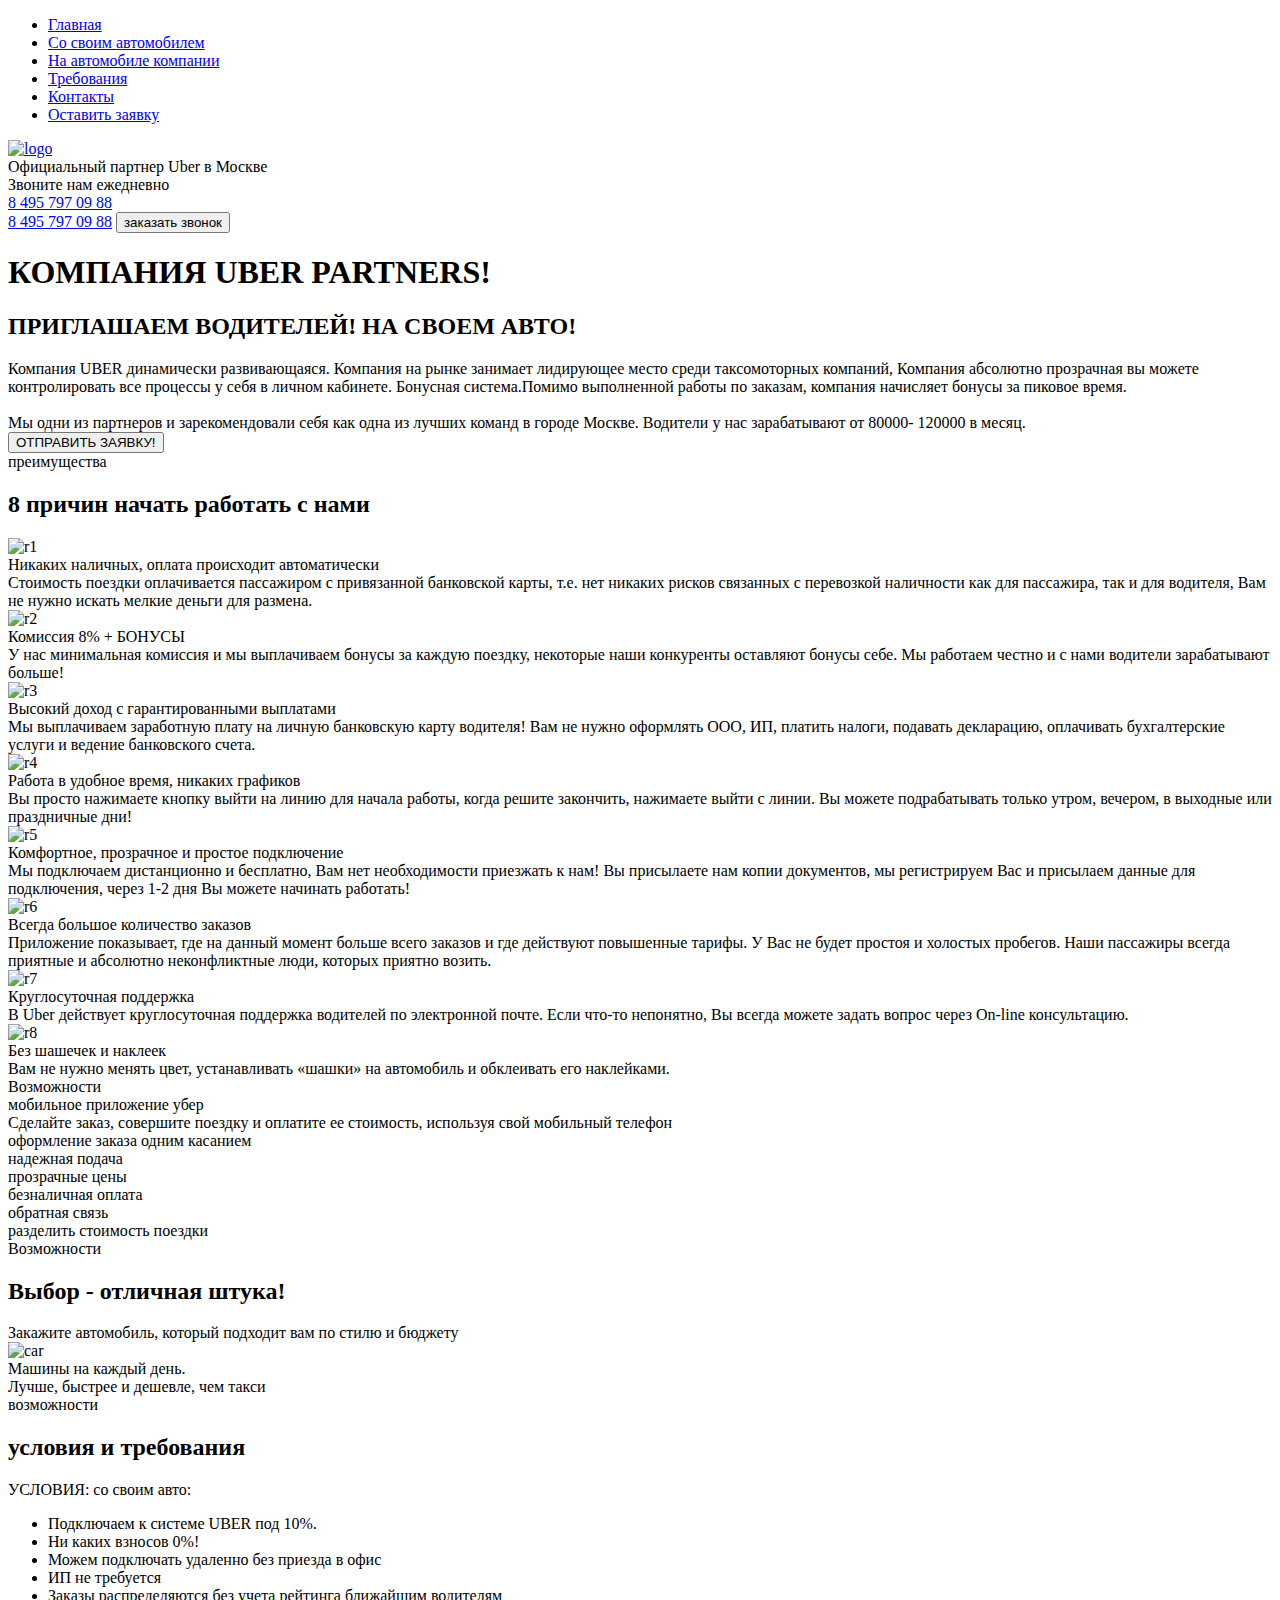
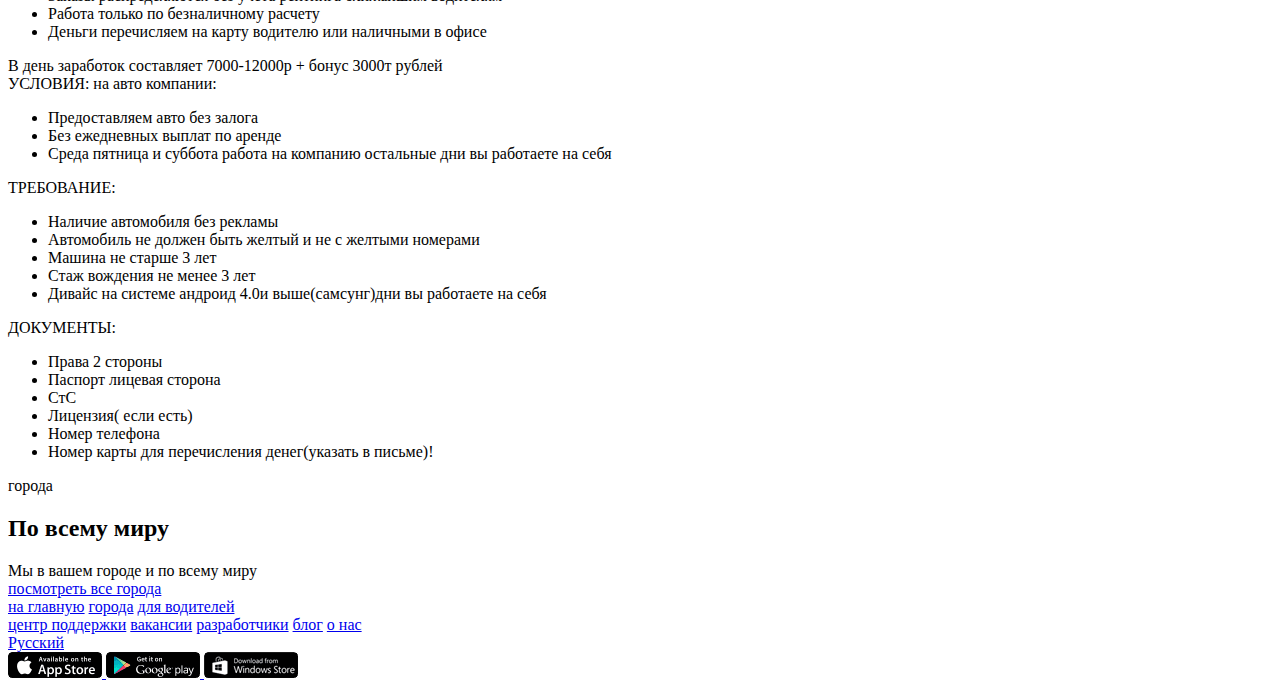
==== index.html @ 1392acd3 "Add files via upload" ====
<!DOCTYPE html>
<html lang="ru">
<head>
    <meta charset="UTF-8">
    <meta name="viewport" content="width=device-width, initial-scale=1.0">
    <meta http-equiv="X-UA-Compatible" content="ie=edge">
    <title>Uber</title>
    <link rel="shortcut icon" href="/src/icons/favicon.ico" type="image/x-icon">
    <link href="https://fonts.googleapis.com/css?family=Roboto:300,400,700&display=swap&subset=cyrillic-ext" rel="stylesheet">
    <link rel="stylesheet" href="/src/css/bootstrap-reboot.min.css">
    <link rel="stylesheet" href="/src/css/bootstrap-grid.min.css">
    <!-- <script src="https://kit.fontawesome.com/df4b6a09fc.js" crossorigin="anonymous"></script> -->
    <link rel="stylesheet" href="/src/css/font.css">
    <link rel="stylesheet" href="/src/css/style.min.css">
</head>
<body>
    <header>
        <nav>
            <div class="container">
            <ul class="menu">
                <li class="menu_item"><a href="#" class="menu_link">Главная</a></li>
                <li class="menu_item"><a href="#require" class="menu_link">Со своим автомобилем</a></li>
                <li class="menu_item"><a href="#require" class="menu_link">На автомобиле компании</a></li>
                <li class="menu_item"><a href="#require" class="menu_link">Требования</a></li>
                <li class="menu_item"><a href="#" class="menu_link"> Контакты</a></li>
                <li class="menu_item"><a href="#" class="menu_link">Оставить заявку</a></li>
            </ul>
            </div>
            <div class="hamburger">
                <span></span>
                <span></span>
                <span></span>
            </div>
        </nav>

        <div class="subheader">
            <div class="container">
                <div class="row">
                    <div class="col-6 col-md-4 offset-md-1">
                        <a href="#" class="subheader_logo"><img src="/src/img/logo.png" alt="logo"></a>
                        <div class="subheader_official">Официальный партнер Uber в Москве</div>
                    </div>
    
                    <div class="xs-hidden col-md-3 offset-md-1 col-xl-2 offset-xl-2"">
                        <div class="subheader_call">Звоните нам ежедневно</div>
                        <a href="tel:+74957970988" class="subheader_phone">8 495 797 09 88</a>
                    </div>
    
                    <div class="col-6 col-md-3">
                        <a href="tel:+74957970988" class="xs-visible subheader_phone">8 495 797 09 88</a>
                        <button class="subheader_btn">заказать звонок</button>
                    </div>
                </div>
            </div>
        </div>
    </header>

    <section class="promo">
        <div class="container">
            <div class="row">
                <div class="col-md-12 offset-md-0 col-lg-10 offset-lg-1">
                    <h1 class="promo_header">КОМПАНИЯ UBER PARTNERS!</h1>
                    <h2 class="promo_subheader">ПРИГЛАШАЕМ ВОДИТЕЛЕЙ! НА СВОЕМ АВТО!</h2>
                    <div class="promo_descr">
                        Компания UBER  динамически развивающаяся. Компания на рынке занимает лидирующее место среди
                        таксомоторных компаний, Компания абсолютно прозрачная вы можете контролировать все процессы у себя в личном кабинете. Бонуcная система.Помимо выполненной работы по заказам, компания начисляет бонусы за
                        пиковое время.
                        <br><br>
                        Мы одни из партнеров и зарекомендовали себя как одна из лучших команд в городе Москве.  Водители у нас
                        зарабатывают от 80000- 120000 в месяц.
                    </div>
                    <button class="promo_btn">ОТПРАВИТЬ ЗАЯВКУ!</button>
                </div>
            </div>
        </div>
    </section>

    <section class="reasons">
        <div class="container">
            <div class="label">преимущества</div>
            <h2 class="title">8 причин начать работать с нами</h2>
            <div class="row">
                <div class="col-md-6">
                    <div class="reasons_block">
                        <div class="reasons_round">
                            <img src="/src/icons/reasons/r1.png" alt="r1">
                        </div>
                        <div class="reasons_descr">
                            <div class="reasons_subtitle">Никаких наличных, оплата происходит
                                автоматически</div>
                            <div class="reasons_text">
                                Стоимость поездки оплачивается пассажиром с привязанной банковской карты, т.е. нет никаких рисков связанных с перевозкой наличности как для пассажира, так и для водителя, Вам не нужно искать мелкие деньги для размена.
                            </div>
                        </div>
                    </div>
                </div>
                <div class="col-md-6">
                    <div class="reasons_block">
                        <div class="reasons_round">
                            <img src="/src/icons/reasons/r2.png" alt="r2">
                        </div>
                        <div class="reasons_descr">
                            <div class="reasons_subtitle">Комиссия 8% + БОНУСЫ</div>
                            <div class="reasons_text">                                
                                У нас минимальная комиссия и мы выплачиваем бонусы за каждую поездку, некоторые наши конкуренты оставляют бонусы себе. Мы работаем честно и с нами водители зарабатывают больше!
                            </div>
                        </div>
                    </div>
                </div>
                <div class="col-md-6">
                    <div class="reasons_block">
                        <div class="reasons_round">
                            <img src="/src/icons/reasons/r3.png" alt="r3">
                        </div>
                        <div class="reasons_descr">
                            <div class="reasons_subtitle">Высокий доход с гарантированными
                                выплатами</div>
                            <div class="reasons_text">
                                Мы выплачиваем заработную плату на личную банковскую карту водителя! Вам не нужно оформлять ООО, ИП, платить налоги, подавать декларацию, оплачивать бухгалтерские услуги и ведение банковского счета.
                            </div>
                        </div>
                    </div>
                </div>
                <div class="col-md-6">
                    <div class="reasons_block">
                        <div class="reasons_round">
                            <img src="/src/icons/reasons/r4.png" alt="r4">
                        </div>
                        <div class="reasons_descr">
                            <div class="reasons_subtitle">Работа в удобное время, никаких
                                графиков</div>
                            <div class="reasons_text">
                                Вы просто нажимаете кнопку выйти на линию для начала работы, когда решите закончить, нажимаете выйти с линии. Вы можете подрабатывать только утром, вечером, в выходные или праздничные дни! 
                            </div>
                        </div>
                    </div>
                </div>
                <div class="col-md-6">
                    <div class="reasons_block">
                        <div class="reasons_round">
                            <img src="/src/icons/reasons/r5.png" alt="r5">
                        </div>
                        <div class="reasons_descr">
                            <div class="reasons_subtitle">Комфортное, прозрачное и простое
                                подключение</div>
                            <div class="reasons_text">
                                Мы подключаем дистанционно и бесплатно, Вам нет необходимости приезжать к нам! Вы присылаете нам копии документов, мы регистрируем Вас и присылаем данные для подключения, через 1-2 дня Вы можете начинать работать!
                            </div>
                        </div>
                    </div>
                </div>
                <div class="col-md-6">
                    <div class="reasons_block">
                        <div class="reasons_round">
                            <img src="/src/icons/reasons/r6.png" alt="r6">
                        </div>
                        <div class="reasons_descr">
                            <div class="reasons_subtitle">Всегда большое количество заказов</div>
                            <div class="reasons_text">
                                Приложение показывает, где на данный момент больше всего заказов и где действуют повышенные тарифы. У Вас не будет простоя и холостых пробегов. Наши пассажиры всегда приятные и абсолютно неконфликтные люди, которых приятно возить.
                            </div>
                        </div>
                    </div>
                </div>
                <div class="col-md-6">
                    <div class="reasons_block">
                        <div class="reasons_round">
                            <img src="/src/icons/reasons/r7.png" alt="r7">
                        </div>
                        <div class="reasons_descr">
                            <div class="reasons_subtitle">Круглосуточная поддержка</div>
                            <div class="reasons_text">
                                В Uber действует круглосуточная поддержка водителей по электронной почте. Если что-то непонятно, Вы всегда можете задать вопрос через On-line консультацию.
                            </div>
                        </div>
                    </div>
                </div>
                <div class="col-md-6">
                    <div class="reasons_block">
                        <div class="reasons_round">
                            <img src="/src/icons/reasons/r8.png" alt="r8">
                        </div>
                        <div class="reasons_descr">
                            <div class="reasons_subtitle">Без шашечек и наклеек</div>
                            <div class="reasons_text">
                                Вам не нужно менять цвет, устанавливать «шашки» на автомобиль и обклеивать его наклейками.
                            </div>
                        </div>
                    </div>
                </div>
            </div>
        </div>
    </section>

    <section class="mobile">
        <div class="container">
            <div class="label">Возможности</div>
            <div class="title">мобильное приложение убер</div>
            <div class="subtitle">Сделайте заказ, совершите поездку и оплатите ее стоимость, используя свой мобильный телефон</div>
            
            <div class="row">
                <div class="col-md-4">
                    <div class="mobile_item mobile_item_1">
                        <div class="mobile_item_subtitle">оформление заказа одним касанием</div>
                        <div class="mobile_item_plus"></div>
                    </div>
                </div>
                <div class="col-md-4">
                    <div class="mobile_item mobile_item_2">
                        <div class="mobile_item_subtitle">надежная подача</div>
                        <div class="mobile_item_plus"></div>
                    </div>
                </div>
                <div class="col-md-4">
                    <div class="mobile_item mobile_item_3">
                        <div class="mobile_item_subtitle">прозрачные цены</div>
                        <div class="mobile_item_plus"></div>
                    </div>
                </div>
                <div class="col-md-4">
                    <div class="mobile_item mobile_item_4">
                        <div class="mobile_item_subtitle">безналичная оплата</div>
                        <div class="mobile_item_plus"></div>
                    </div>
                </div>
                <div class="col-md-4">
                    <div class="mobile_item mobile_item_5">
                        <div class="mobile_item_subtitle">обратная связь</div>
                        <div class="mobile_item_plus"></div>
                    </div>
                </div>
                <div class="col-md-4">
                    <div class="mobile_item mobile_item_6">
                        <div class="mobile_item_subtitle">разделить
                            стоимость поездки</div>
                        <div class="mobile_item_plus"></div>
                    </div>
                </div>
            </div>
        </div>
    </section>

    <section class="choice">
        <div class="container">
            <div class="black"></div>
            <div class="label label_white">Возможности</div>
            <h2 class="title title_white hidden-choice">Выбор - отличная штука!</h2>
            <div class="subtitle subtitle_white hidden-choice">Закажите автомобиль, который подходит вам по стилю и бюджету</div>

            <img src="/src/img/car.png" alt="car" class="choice_img">
            <div class="choice_descr">
                Машины на каждый день.<br>
                Лучше, быстрее и дешевле, чем такси
            </div>
        </div>
    </section>
    
    <section class="require" id="require">
        <div class="container">
            <div class="label">возможности</div>
            <h2 class="title">условия и требования</h2>

            <div class="row">
                <div class="col-md-6">
                    <div class="require_block">
                        <div class="require_title">УСЛОВИЯ: со своим авто:</div>
                        <ul class="require_list">
                            <li>Подключаем к системе UBER  под 10%.</li>
                            <li>Ни каких взносов  0%!</li>
                            <li>Можем подключать удаленно без приезда в офис</li>
                            <li>ИП не требуется</li>
                            <li>Заказы распределяются без учета рейтинга ближайшим водителям</li>
                            <li>Работа только по безналичному расчету</li>
                            <li>Деньги перечисляем на карту водителю или наличными в офисе</li>
                        </ul>
                        <div class="require_descr">В день заработок составляет 7000-12000р + бонус 3000т рублей</div>
                    </div>
                </div>
                <div class="col-md-6">
                    <div class="require_block">
                        <div class="require_title">УСЛОВИЯ: на авто компании:</div>
                        <ul class="require_list">
                            <li>Предоставляем авто без залога</li>
                            <li>Без ежедневных выплат по аренде</li>
                            <li>Среда пятница и суббота работа на компанию остальные дни вы работаете на себя</li>
                        </ul>
                    </div>
                </div>
                <div class="col-md-6">
                    <div class="require_block require_block_nmb warning">
                        <div class="require_title">ТРЕБОВАНИЕ:</div>
                        <ul class="require_list">
                            <li>Наличие автомобиля без рекламы</li>
                            <li>Автомобиль не должен быть желтый и не с желтыми номерами</li>
                            <li>Машина не старше 3 лет</li>
                            <li>Стаж вождения не менее 3 лет</li>
                            <li>Дивайс на системе андроид 4.0и выше(самсунг)дни вы работаете на себя</li>
                        </ul>
                    </div>
                </div>
                <div class="col-md-6">
                    <div class="require_block require_block_nmb warning">
                        <div class="require_title">ДОКУМЕНТЫ:</div>
                        <ul class="require_list">
                            <li>Права 2 стороны</li>
                            <li>Паспорт лицевая сторона</li>
                            <li>СтС</li>
                            <li>Лицензия( если есть)</li>
                            <li>Номер телефона</li>
                            <li>Номер карты для перечисления денег(указать в письме)!</li>
                        </ul>
                    </div>
                </div>
            </div>
        </div>
    </section>

    <section class="world">
        <div class="label label_white label_min">города</div>
        <h2 class="title title_white">По всему миру</h2>
        <div class="subtitle subtitle_white">Мы в вашем городе и по всему миру</div>

        <a href="#" class="world_link">посмотреть все города</a>
    </section>

    <footer>
        <div class="footer_divider"></div>
        <div class="footer_wrapper">
            <!-- Если не оборачивать каждый блок в обертку - получится криво -->
            <div>
                <div class="footer_social">
                    <a href="#" class="footer_social_item">
                        <span class="icon-facebook-f-brands"></span>
                        <!-- <i class="fab fa-facebook-f"></i> -->
                    </a>
                    <a href="#" class="footer_social_item">
                        <span class="icon-twitter-brands"></span>
                        <!-- <i class="fab fa-twitter"></i> -->
                    </a>
                    <a href="#" class="footer_social_item">
                        <span class="icon-linkedin-in-brands"></span>
                        <!-- <i class="fab fa-linkedin"></i> -->
                    </a>
                    <a href="#" class="footer_social_item">
                        <span class="icon-instagram"></span>
                        <!-- <i class="fab fa-instagram"></i> -->
                    </a>
                </div>
            </div>
            <div>
                <div class="footer_links">
                    <div class="footer_links_main">
                        <a href="#">на главную</a>
                        <a href="#">города</a>
                        <a href="#">для водителей</a>
                    </div>
                    <div class="footer_links_sub">
                        <a href="#">центр поддержки</a>
                        <a href="#">вакансии</a>
                        <a href="#">разработчики</a>
                        <a href="#">блог</a>
                        <a href="#">о нас</a>
                    </div>
                    <a href="#" class="footer_links_lang">Русский</a>
                </div>
            </div>
            <div>
                <div class="footer_mobile">
                    <a href="#">
                        <img src="img/app_store.png" alt="App Store">
                    </a>
                    <a href="#">
                        <img src="img/google_play.png" alt="Google play">
                    </a>
                    <a href="#">
                        <img src="img/windows_store.png" alt="Windows store">
                    </a>
                </div>
            </div>
        </div>
    </footer>
    
    <script src="/src/js/script.js"></script>
</body>
</html>
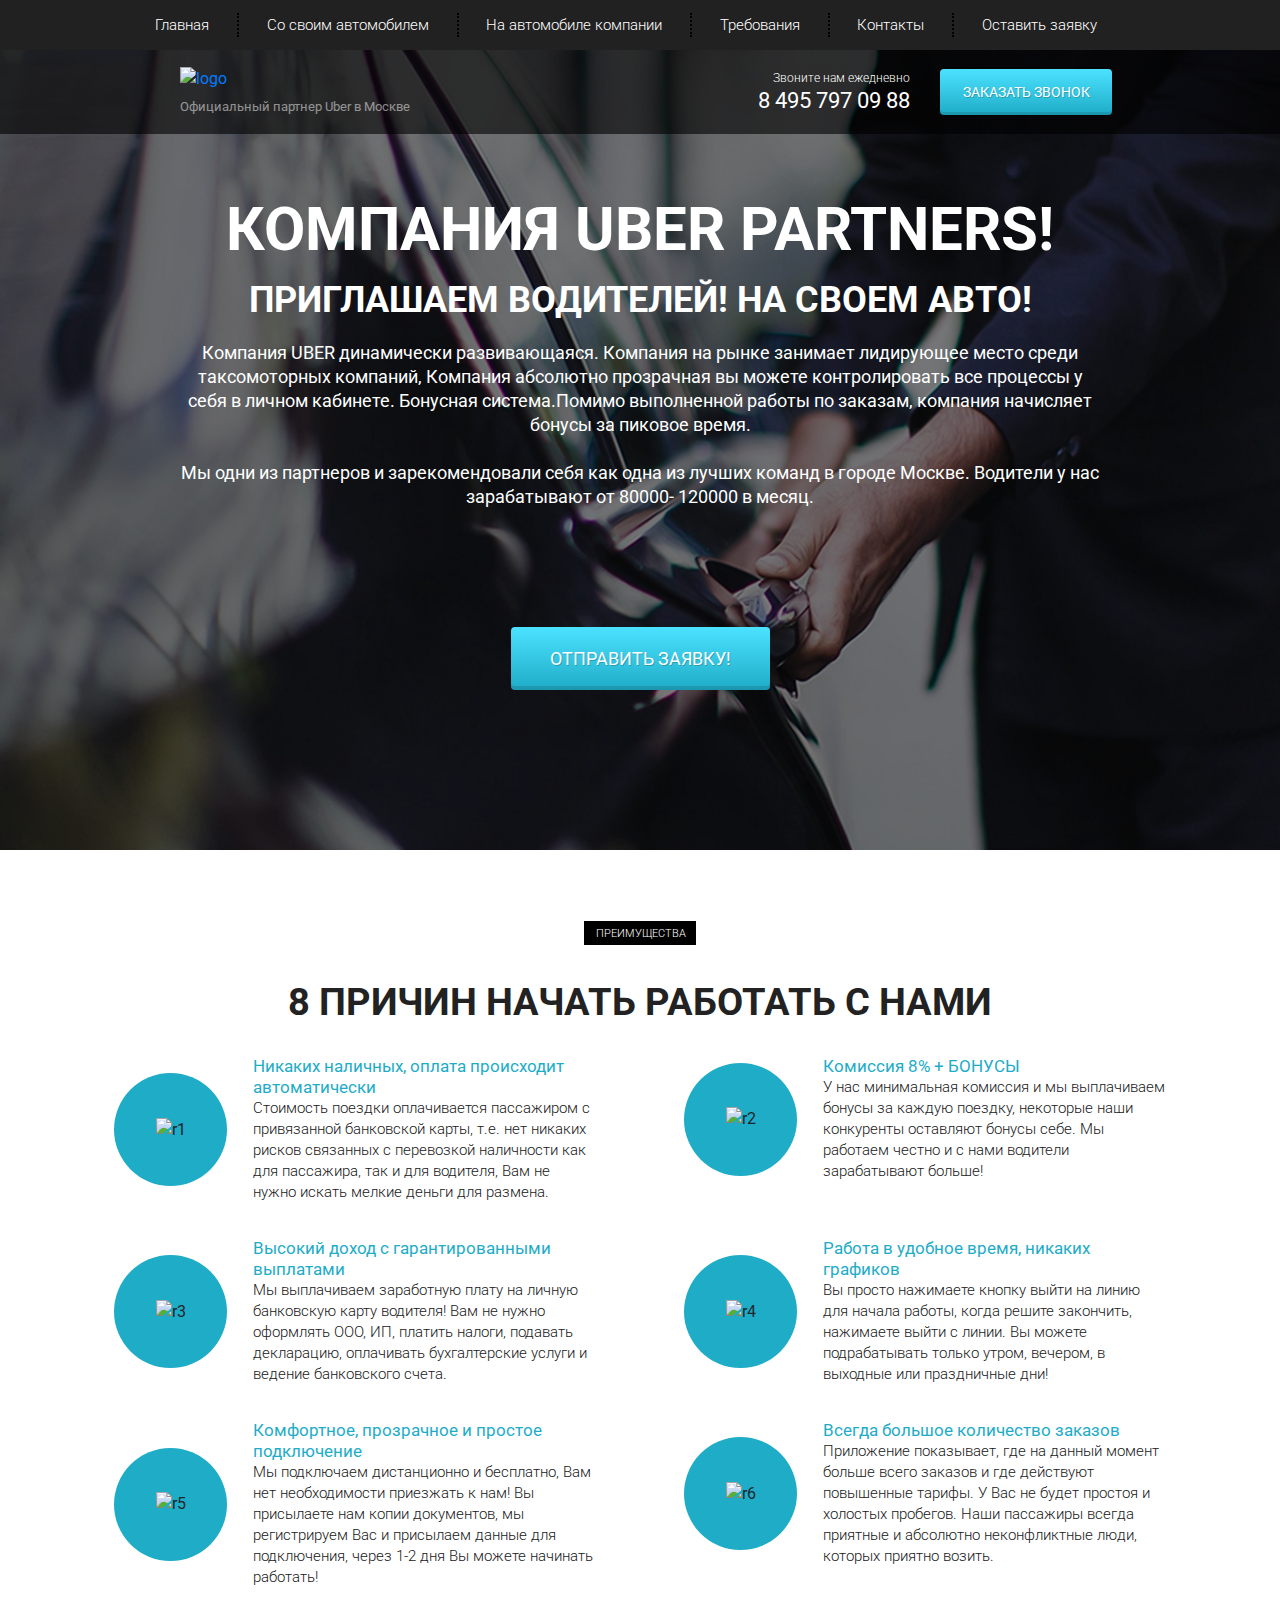
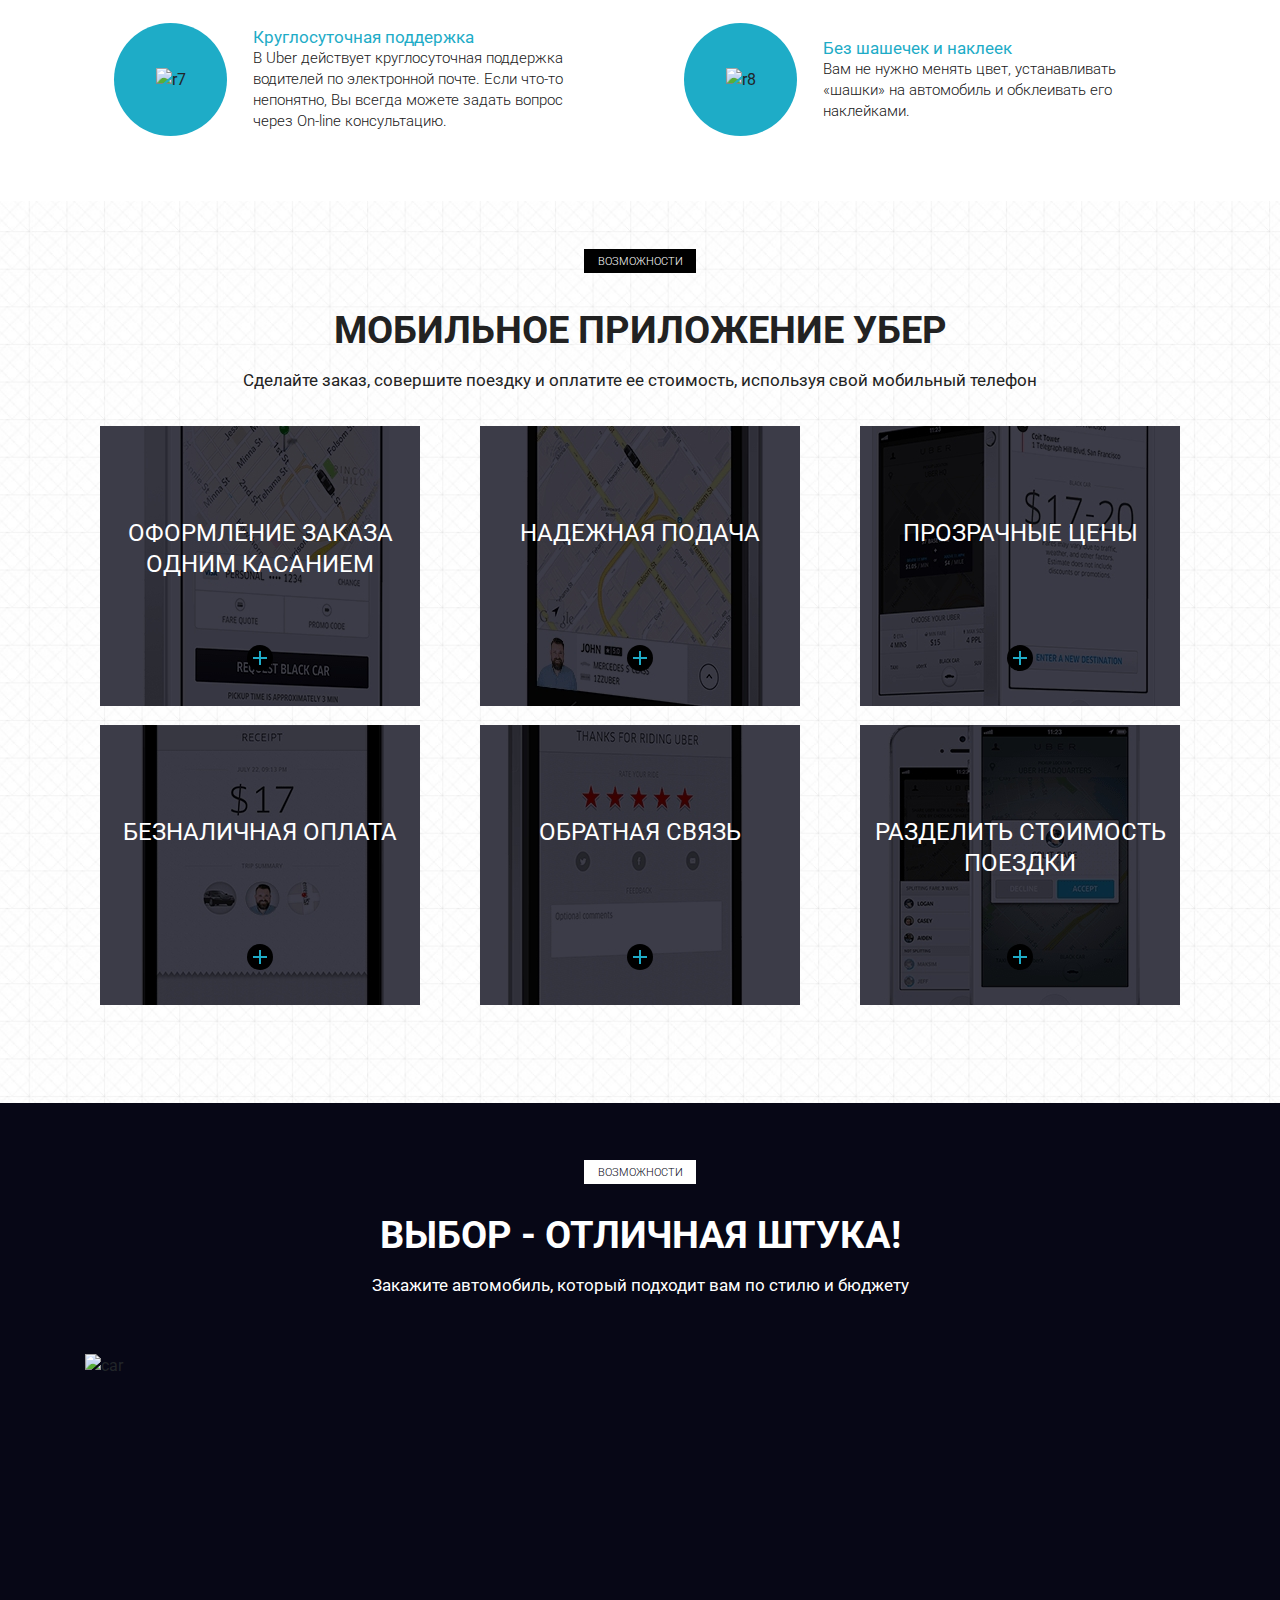
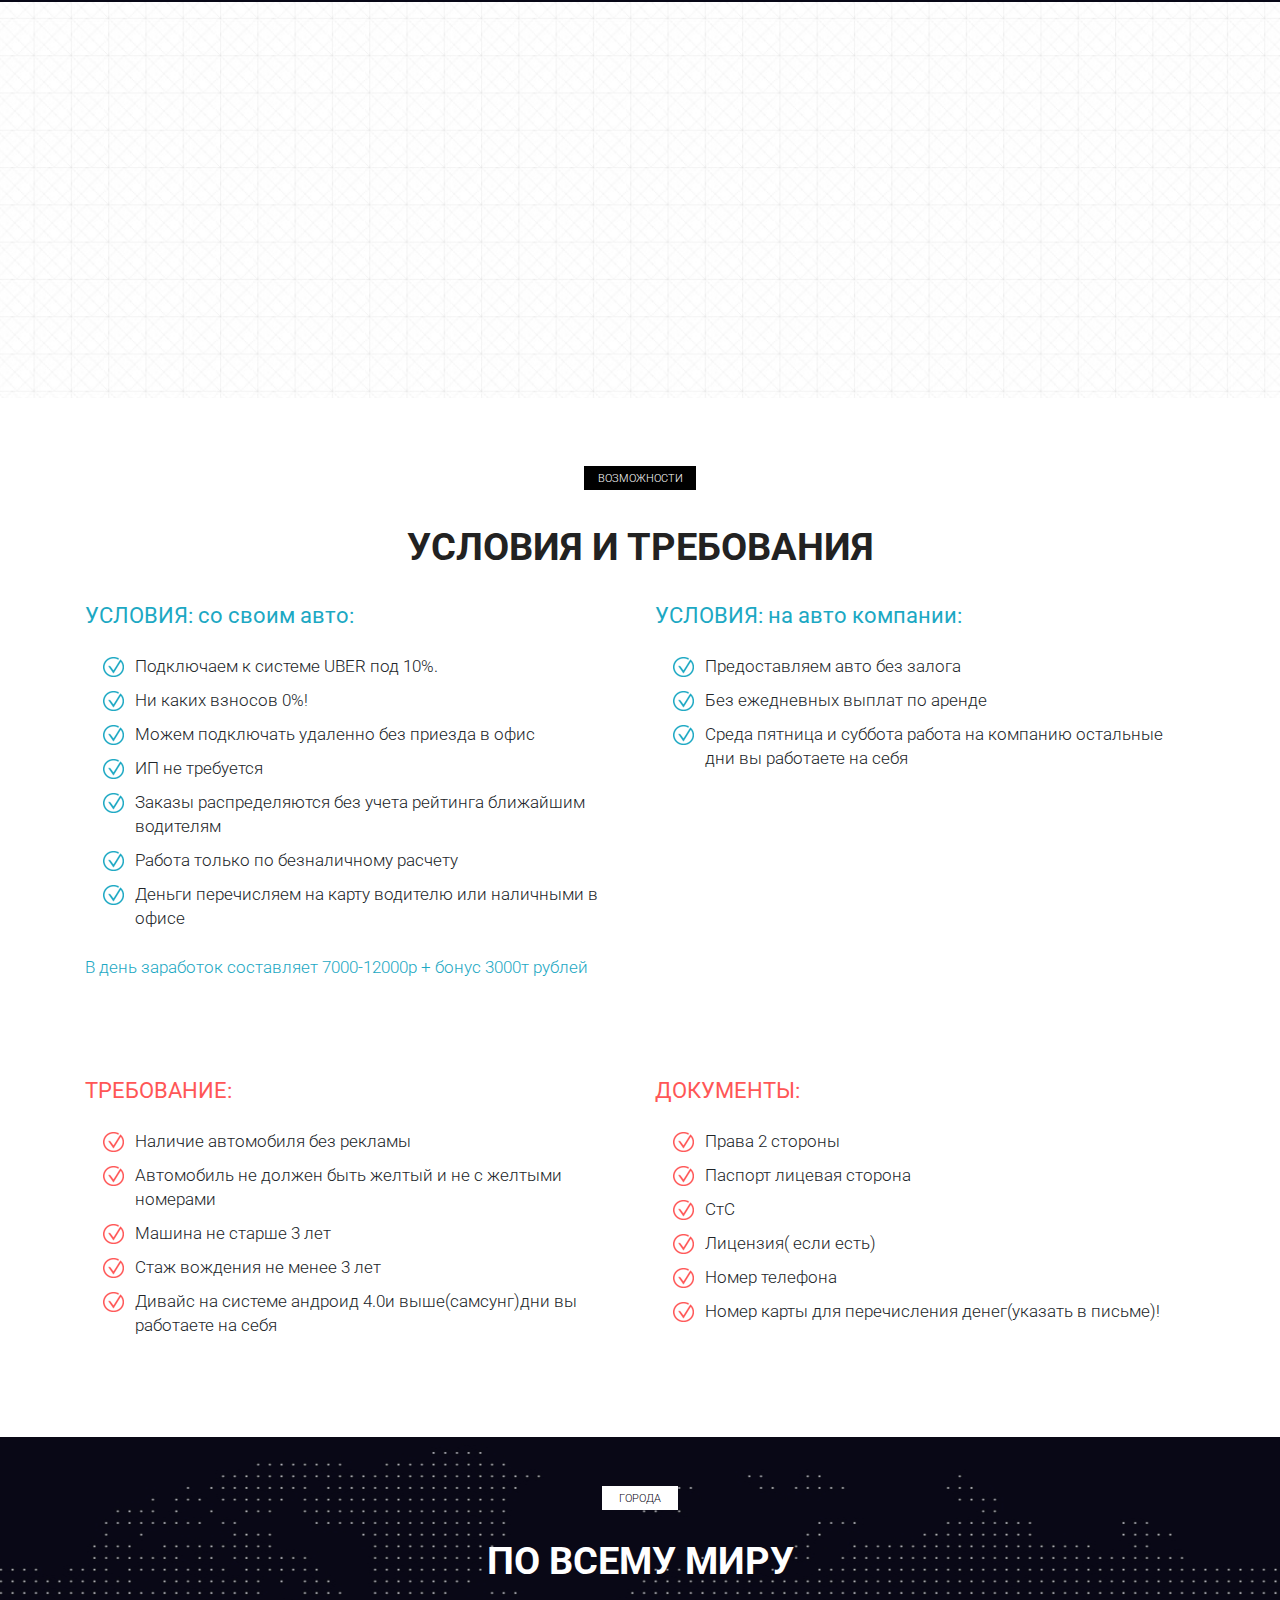
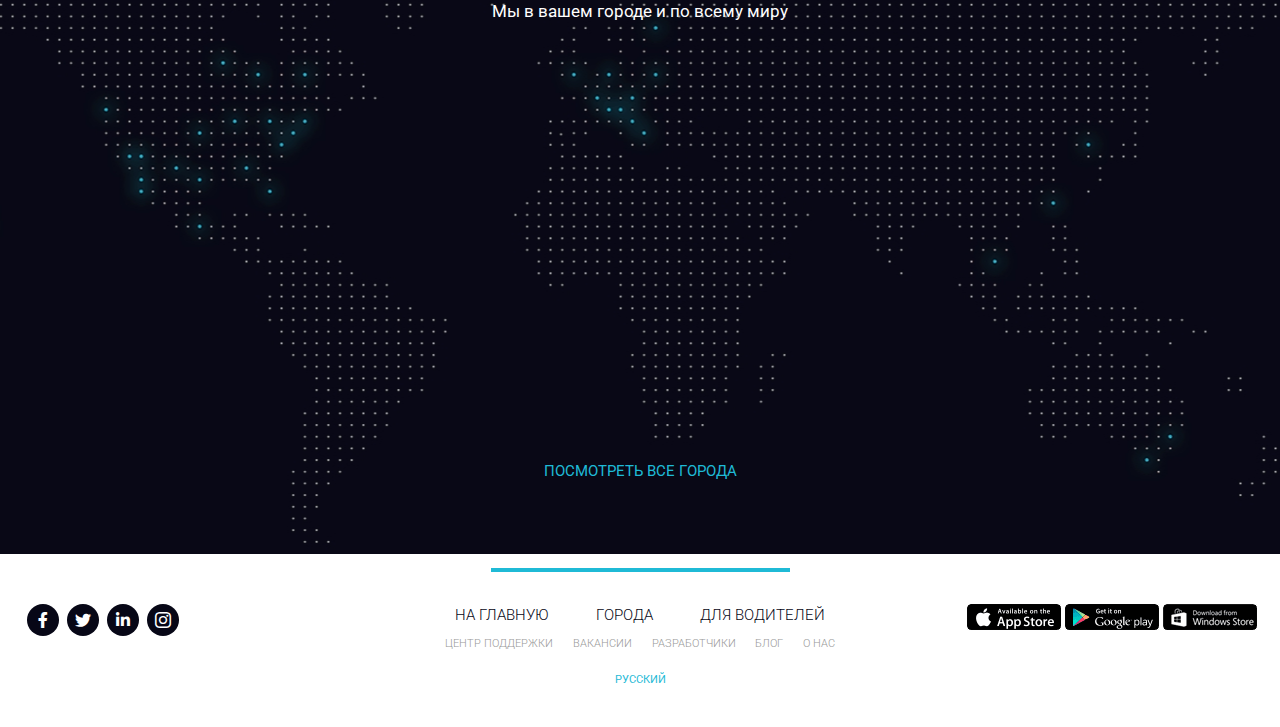
==== commit 43bd4cc5: "Update index.html" ====
--- a/index.html
+++ b/index.html
@@ -5,13 +5,13 @@
     <meta name="viewport" content="width=device-width, initial-scale=1.0">
     <meta http-equiv="X-UA-Compatible" content="ie=edge">
     <title>Uber</title>
-    <link rel="shortcut icon" href="/src/icons/favicon.ico" type="image/x-icon">
+    <link rel="shortcut icon" href="icons/favicon.ico" type="image/x-icon">
     <link href="https://fonts.googleapis.com/css?family=Roboto:300,400,700&display=swap&subset=cyrillic-ext" rel="stylesheet">
-    <link rel="stylesheet" href="/src/css/bootstrap-reboot.min.css">
-    <link rel="stylesheet" href="/src/css/bootstrap-grid.min.css">
+    <link rel="stylesheet" href="css/bootstrap-reboot.min.css">
+    <link rel="stylesheet" href="css/bootstrap-grid.min.css">
     <!-- <script src="https://kit.fontawesome.com/df4b6a09fc.js" crossorigin="anonymous"></script> -->
-    <link rel="stylesheet" href="/src/css/font.css">
-    <link rel="stylesheet" href="/src/css/style.min.css">
+    <link rel="stylesheet" href="css/font.css">
+    <link rel="stylesheet" href="css/style.min.css">
 </head>
 <body>
     <header>
@@ -382,4 +382,4 @@
     
     <script src="/src/js/script.js"></script>
 </body>
-</html>+</html>
--- a/css/font.css
+++ b/css/font.css
@@ -0,0 +1,44 @@
+@font-face {
+  font-family: 'icomoon';
+  src:  url('../fonts/icomoon.eot?bxbvtm');
+  src:  url('../onts/icomoon.eot?bxbvtm#iefix') format('embedded-opentype'),
+    url('../fonts/icomoon.ttf?bxbvtm') format('truetype'),
+    url('../fonts/icomoon.woff?bxbvtm') format('woff'),
+    url('../fonts/icomoon.svg?bxbvtm#icomoon') format('svg');
+  font-weight: normal;
+  font-style: normal;
+  font-display: block;
+  
+}
+
+[class^="icon-"], [class*=" icon-"] {
+  /* use !important to prevent issues with browser extensions that change fonts */
+  font-family: 'icomoon' !important;
+  speak: none;
+  font-style: normal;
+  font-weight: normal;
+  font-variant: normal;
+  text-transform: none;
+  line-height: 1;
+
+  /* Better Font Rendering =========== */
+  -webkit-font-smoothing: antialiased;
+  -moz-osx-font-smoothing: grayscale;
+}
+
+.icon-linkedin-in-brands:before {
+  content: "\e900";
+  color: white;
+}
+.icon-twitter-brands:before {
+  content: "\e901";
+  color: white;
+}
+.icon-facebook-f-brands:before {
+  content: "\e902";
+  color: white;
+}
+.icon-instagram:before {
+  content: "\ea92";
+  color: white;
+}
--- a/css/style.min.css
+++ b/css/style.min.css
@@ -0,0 +1,2 @@
+*{font-family:'Roboto', sans-serif}header{position:relative;height:50px}nav{position:fixed;width:100%;height:50px;background-color:#212121;z-index:5}.hamburger{display:none}.menu{display:-webkit-box;display:-ms-flexbox;display:flex;-webkit-box-pack:justify;-ms-flex-pack:justify;justify-content:space-between;padding:13px 70px;margin:0;list-style-type:none}.menu_link{color:#fff;font-size:15px;font-weight:300}.menu_link:hover{text-decoration:none;color:#1eacc7}.menu_item{border-right:2px dotted black;padding-right:28px}.menu_item:last-child{border-right:none}.subheader{position:absolute;top:50px;width:100%;height:84px;background-color:rgba(0,0,0,0.6)}.subheader_logo{display:block;max-width:100%;margin-top:16px}.subheader_official{margin-top:6px;opacity:0.5;color:#fff;font-size:13px;font-weight:400}.subheader_call{color:#fff;font-size:12px;font-weight:300;margin-top:19px;text-align:right}.subheader_phone{display:block;margin-top:8px;color:#fff;font-size:22px;font-weight:400;text-transform:uppercase;text-align:right;line-height:12px}.subheader_btn{margin-top:19px;width:172px;height:46px;-webkit-box-shadow:inset 0 -3px 0 rgba(0,0,0,0.12);box-shadow:inset 0 -3px 0 rgba(0,0,0,0.12);border:none;border-radius:4px;background-image:-webkit-gradient(linear, left bottom, left top, from(#1eacc7), to(#4ce2ff));background-image:linear-gradient(to top, #1eacc7 0%, #4ce2ff 100%);text-shadow:1px 1px 0 rgba(0,0,0,0.21);color:#fff;font-size:14px;font-weight:400;text-transform:uppercase}.subheader_btn:hover{background-image:none;background-color:#1eacc7}.promo{min-height:800px;background:url("../img/main.jpg") center center/cover no-repeat;padding:150px 0 135px 0}.promo_header{color:#fff;font-weight:700;text-transform:uppercase;font-size:60px;line-height:60px;margin:0;text-align:center}.promo_subheader{color:#fff;font-weight:700;text-transform:uppercase;font-size:36px;line-height:36px;margin:0;margin-top:22px;text-align:center}.promo_descr{color:#fff;font-size:18px;font-weight:400;line-height:24px;text-align:center;margin-top:23px}.promo_btn{display:block;margin:118px auto 0 auto;width:259px;height:63px;-webkit-box-shadow:inset 0 -4px 0 rgba(0,0,0,0.12);box-shadow:inset 0 -4px 0 rgba(0,0,0,0.12);border:none;border-radius:4px;background-image:-webkit-gradient(linear, left bottom, left top, from(#1eacc7), to(#4ce2ff));background-image:linear-gradient(to top, #1eacc7 0%, #4ce2ff 100%);text-shadow:1px 1px 0 rgba(0,0,0,0.21);color:#fff;font-size:18px;font-weight:400;text-transform:uppercase}.promo_btn:hover{background-image:none;background-color:#1eacc7}.reasons{padding:71px 0 65px 0}.reasons_block{display:-webkit-box;display:-ms-flexbox;display:flex;-webkit-box-pack:center;-ms-flex-pack:center;justify-content:center;-webkit-box-align:center;-ms-flex-align:center;align-items:center;margin-top:35px}.reasons_round{display:-webkit-box;display:-ms-flexbox;display:flex;-webkit-box-pack:center;-ms-flex-pack:center;justify-content:center;-webkit-box-align:center;-ms-flex-align:center;align-items:center;margin-right:26px;width:113px;height:113px;background-color:#1eacc7;border-radius:100%}.reasons_descr{width:343px}.reasons_subtitle{line-height:21px;color:#1eacc7;font-size:17px;font-weight:400}.reasons_text{color:#202020;font-size:15px;font-weight:300;line-height:21px}.label{position:relative;margin:0 auto;height:24px;width:112px;padding:5px 12px;background-color:#000000;color:#fff;font-size:11px;font-weight:300;text-transform:uppercase;text-align:center;z-index:2}.label_white{background-color:#fff;color:#070716}.label_min{width:76px;height:24px}.title{position:relative;margin-bottom:0;margin-top:38px;color:#222222;font-size:38px;line-height:38px;font-weight:700;text-transform:uppercase;text-align:center;z-index:2}.title_white{margin:0;margin-top:32px;color:#fff}.subtitle{position:relative;margin-top:19px;color:#222222;font-size:17px;font-weight:400;text-align:center;z-index:2}.subtitle_white{color:#fff}.mobile{min-height:864px;padding:48px 0 79px 0;background:url("../img/middle.jpg") center center/cover no-repeat}.mobile .row{margin-top:32px}.mobile_item{position:relative;width:320px;height:280px;margin:0 auto;margin-bottom:19px;padding-top:92px}.mobile_item_1{background:url("../img/app/1.jpg") center center/cover no-repeat}.mobile_item_2{background:url("../img/app/2.jpg") center center/cover no-repeat}.mobile_item_3{background:url("../img/app/3.jpg") center center/cover no-repeat}.mobile_item_4{background:url("../img/app/4.jpg") center center/cover no-repeat}.mobile_item_5{background:url("../img/app/5.jpg") center center/cover no-repeat}.mobile_item_6{background:url("../img/app/6.jpg") center center/cover no-repeat}.mobile_item_subtitle{color:#fff;font-size:24px;font-weight:400;line-height:31px;text-transform:uppercase;text-align:center}.mobile_item_plus{display:-webkit-box;display:-ms-flexbox;display:flex;-webkit-box-pack:center;-ms-flex-pack:center;justify-content:center;-webkit-box-align:center;-ms-flex-align:center;align-items:center;position:absolute;bottom:35px;left:50%;-webkit-transform:translateX(-50%);transform:translateX(-50%);width:26px;height:26px;background-color:#000000;margin:0 auto;border-radius:100%;cursor:pointer}.mobile_item_plus:before{content:'';display:block;width:14px;height:2px;background-color:#1eacc7;-webkit-transition:0.3s all;transition:0.3s all}.mobile_item_plus:after{content:'';position:absolute;left:50%;-webkit-transform:translateX(-50%);transform:translateX(-50%);display:block;height:14px;width:2px;background-color:#1eacc7;-webkit-transition:0.3s all;transition:0.3s all}.mobile_item_plus:hover:before,.mobile_item_plus:hover:after{background-color:#ff5656}.choice{position:relative;min-height:895px;padding:57px 0 138px 0;background:url("../img/middle.jpg") center center/cover no-repeat}.choice_img{position:relative;display:block;margin:56px auto 0 auto;z-index:2}.choice_descr{text-align:center;color:#222222;font-size:17px;font-weight:300;line-height:24px}.choice .black{position:absolute;top:0;left:0;height:499px;width:100%;background-color:#070716;z-index:1}.require{min-height:919px;padding:68px 0	84px 0}.require_block{margin:33px 0 62px 0}.require_block_nmb{margin-bottom:0px}.require_title{font-size:22px;font-weight:400;color:#1ca8c3}.require_list{margin-top:22px;list-style-type:none;padding-left:50px}.require_list li{position:relative;font-size:17px;font-weight:300;line-height:24px;margin-bottom:10px}.require_list li:before{content:'';display:block;position:absolute;left:-32px;top:3px;width:21px;height:20px;background:url("../icons/blue.png") center center/cover no-repeat}.require_descr{margin-top:25px;font-size:17px;font-weight:300;line-height:24px;color:#1ca8c3}.require .warning .require_title{color:#ff5656}.require .warning .require_list li:before{background:url("../icons/red.png") center center/cover no-repeat}.world{position:relative;min-height:717px;padding:49px 0;background:url("../img/end.jpg") center center/cover no-repeat}.world_link{position:absolute;left:50%;-webkit-transform:translateX(-50%);transform:translateX(-50%);bottom:49px;color:#1fbad6;font-size:15px;font-weight:400;line-height:68px;text-transform:uppercase;text-align:center}.world_link:hover{text-decoration:none;color:#fff}footer{padding:14px 23px 39px 23px}footer a:hover{text-decoration:none}.footer_divider{width:299px;height:4px;background-color:#1fbad6;margin:0 auto}.footer_wrapper{display:-webkit-box;display:-ms-flexbox;display:flex;-webkit-box-pack:justify;-ms-flex-pack:justify;justify-content:space-between;-webkit-box-align:start;-ms-flex-align:start;align-items:flex-start;padding-top:32px}.footer_wrapper>div{width:33%}.footer_wrapper>div:nth-child(3){display:-webkit-box;display:-ms-flexbox;display:flex;-webkit-box-pack:end;-ms-flex-pack:end;justify-content:flex-end}.footer_social{width:160px;display:-webkit-box;display:-ms-flexbox;display:flex;-webkit-box-pack:justify;-ms-flex-pack:justify;justify-content:space-between}.footer_social_item{display:-webkit-box;display:-ms-flexbox;display:flex;-webkit-box-pack:center;-ms-flex-pack:center;justify-content:center;-webkit-box-align:center;-ms-flex-align:center;align-items:center;margin:0 4px;width:32px;height:32px;background-color:#070716;border-radius:100%}.footer_social_item i{color:#fff}.footer_links{width:390px;margin:0 auto}.footer_links_main{display:-webkit-box;display:-ms-flexbox;display:flex;-webkit-box-pack:justify;-ms-flex-pack:justify;justify-content:space-between;padding:0 10px}.footer_links_main a{color:#070716;font-size:15px;font-weight:300;text-transform:uppercase}.footer_links_sub{display:-webkit-box;display:-ms-flexbox;display:flex;-webkit-box-pack:justify;-ms-flex-pack:justify;justify-content:space-between;margin-top:10px}.footer_links_sub a{color:#999999;font-size:11px;font-weight:300;text-transform:uppercase}.footer_links_lang{display:block;margin:0 auto;color:#1fbad6;font-size:11px;font-weight:400;margin-top:19px;text-transform:uppercase;text-align:center}.xs-visible{display:none}@media (max-width: 1200px){.menu_item{padding-right:20px}.menu_link{font-size:13px}.promo_header{font-size:50px}.reasons_block{-webkit-box-align:start;-ms-flex-align:start;align-items:flex-start}.reasons_descr{width:300px}.mobile_item{width:280px}.footer_links{width:310px}.footer_links_main a{font-size:13px}.footer_links_sub a{font-size:8px}}@media (max-width: 991px){.menu_item{padding-right:8px}.menu_link{font-size:10px}.subheader_logo img{width:100%}.subheader_official{font-size:10px}.subheader_phone{font-size:20px}.subheader_btn{margin-top:21px;width:100%;height:40px}.promo_header{font-size:40px}.promo_subheader{font-size:26px}.promo_descr{font-size:17px}.reasons_block{-webkit-box-orient:vertical;-webkit-box-direction:normal;-ms-flex-direction:column;flex-direction:column;-webkit-box-align:center;-ms-flex-align:center;align-items:center}.reasons_round{margin-right:0}.reasons_descr{margin-top:20px}.reasons_text{margin-top:5px}.mobile_item{width:200px;height:230px}.mobile_item_subtitle{font-size:16px}.choice img{width:100%}.require{padding-top:40px}.footer_wrapper{-ms-flex-wrap:wrap;flex-wrap:wrap}.footer_wrapper>div{width:100%;display:-webkit-box;display:-ms-flexbox;display:flex;-webkit-box-pack:center;-ms-flex-pack:center;justify-content:center;margin-bottom:20px}.footer_wrapper>div:nth-child(1){width:100%}.footer_wrapper>div:nth-child(3){width:100%;-webkit-box-pack:center;-ms-flex-pack:center;justify-content:center}}@media (max-width: 767px){.menu{position:fixed;-webkit-box-orient:vertical;-webkit-box-direction:normal;-ms-flex-direction:column;flex-direction:column;-webkit-box-pack:center;-ms-flex-pack:center;justify-content:center;-webkit-box-align:center;-ms-flex-align:center;align-items:center;top:0;left:-100%;width:50%;height:100vh;padding:20px 15px;background-color:rgba(0,0,0,0.8);-webkit-transition:0.6s all;transition:0.6s all}.menu_active{left:0}.menu_item{padding-right:0;border:none;margin:10px 0}.menu_link{font-size:20px}.hamburger{display:block;position:absolute;right:10px;top:50%;translate:translateY(-50%);width:26px;height:12px}.hamburger span{display:block;height:2px;width:100%;background-color:#fff;margin-bottom:2px;-webkit-transition:0.5s all;transition:0.5s all}.hamburger_active span{margin-bottom:-2px}.hamburger_active span:nth-child(1){-webkit-transform:translateY(3px) rotate(-45deg);transform:translateY(3px) rotate(-45deg)}.hamburger_active span:nth-child(2){display:none}.hamburger_active span:nth-child(3){-webkit-transform:translateY(3px) rotate(45deg);transform:translateY(3px) rotate(45deg)}.xs-hidden{display:none}.xs-visible{display:block}.subheader_phone{display:block;margin-top:10px;color:#ffffff;font-size:16px;font-weight:400;text-transform:uppercase;text-align:center}.subheader_btn{display:block;width:200px;height:40px;margin:0 auto;margin-top:10px}.promo_header{line-height:45px}}@media (max-width: 575px){nav{height:30px}header{height:30px}.title{font-size:16px;margin-top:15px;line-height:16px}.subtitle{margin-top:11px;font-size:16px;line-height:21px}.subheader{height:60px;top:30px}.subheader_official{display:none}.subheader_logo{margin-top:15px}.subheader_phone{font-size:12px;font-weight:400;text-transform:uppercase;margin-top:11px}.subheader_btn{width:110px;height:22px;font-size:10px;margin-top:6px}.subheader_btn:hover{background-image:-webkit-gradient(linear, left bottom, left top, from(#1eacc7), to(#4ce2ff));background-image:linear-gradient(to top, #1eacc7 0%, #4ce2ff 100%)}.promo{min-height:400px;padding:93px 0 35px 0}.promo_descr{display:none}.promo_header{font-size:30px;line-height:35px;padding:0 24px}.promo_subheader{font-size:19px;margin-top:33px;line-height:24px;padding:0 12px}.promo_btn{margin-top:72px;width:210px;height:50px;font-size:16px}.promo_btn:hover{background-image:-webkit-gradient(linear, left bottom, left top, from(#1eacc7), to(#4ce2ff));background-image:linear-gradient(to top, #1eacc7 0%, #4ce2ff 100%)}.menu{width:85%}.menu_item{width:100%;text-align:center;padding:5px 0}.menu_link{display:block}.reasons{padding:22px 0 36px 0}.reasons_block{margin-top:26px}.reasons_round{height:100px;width:100px}.reasons_descr{width:100%;margin-top:27px}.reasons_subtitle{font-size:16px;text-align:left}.reasons_text{text-align:justify}.reasons .title{font-size:15px}.mobile{padding:23px 0 13px 0}.mobile .row{margin-top:27px}.mobile_item{padding-top:81px;margin:0px;margin-bottom:30px;width:100%;height:254px}.mobile_item_subtitle{font-size:20px;font-weight:400;line-height:31px}.choice{padding:25px 0 33px 0;min-height:390px;background:#000}.choice_img{margin-top:35px}.choice_descr{margin-top:23px;color:#ffffff;font-size:17px;font-weight:300;line-height:24px}.choice .black{display:none}.hidden-choice{display:none}.require{padding:25px 0;min-height:1049px}.require_block{padding-right:0px;padding-left:0px;margin:30px 0 0 0}.require_title{font-size:16px}.require_list{padding-left:30px;margin-top:5px}.require_list li{font-size:12px;margin-bottom:5px;line-height:20px}.require_descr{font-size:14px;margin-top:15px}.world{padding:25px 0 30px 0;min-height:360px}.world_link{width:200px;display:block;bottom:30px;line-height:15px}footer{padding:25px 0 20px 0;min-height:245px}.footer_divider{width:253px;height:4px;background-color:#1fbad6}.footer_wrapper{padding-top:22px}.footer_wrapper>div{margin-bottom:20px}.footer_wrapper>div:nth-child(1){-webkit-box-ordinal-group:3;-ms-flex-order:2;order:2}.footer_wrapper>div:nth-child(2){-webkit-box-ordinal-group:2;-ms-flex-order:1;order:1}.footer_wrapper>div:nth-child(3){-webkit-box-ordinal-group:4;-ms-flex-order:3;order:3}.footer_links{width:290px}.footer_links_main{padding:0;font-size:14px}.footer_links_sub{-ms-flex-wrap:wrap;flex-wrap:wrap;-webkit-box-pack:justify;-ms-flex-pack:justify;justify-content:space-between}.footer_links_sub a{font-size:11px;font-weight:300;margin:0 7px}.footer_links_lang{margin-top:10px}}
+/*# sourceMappingURL=style.min.css.map */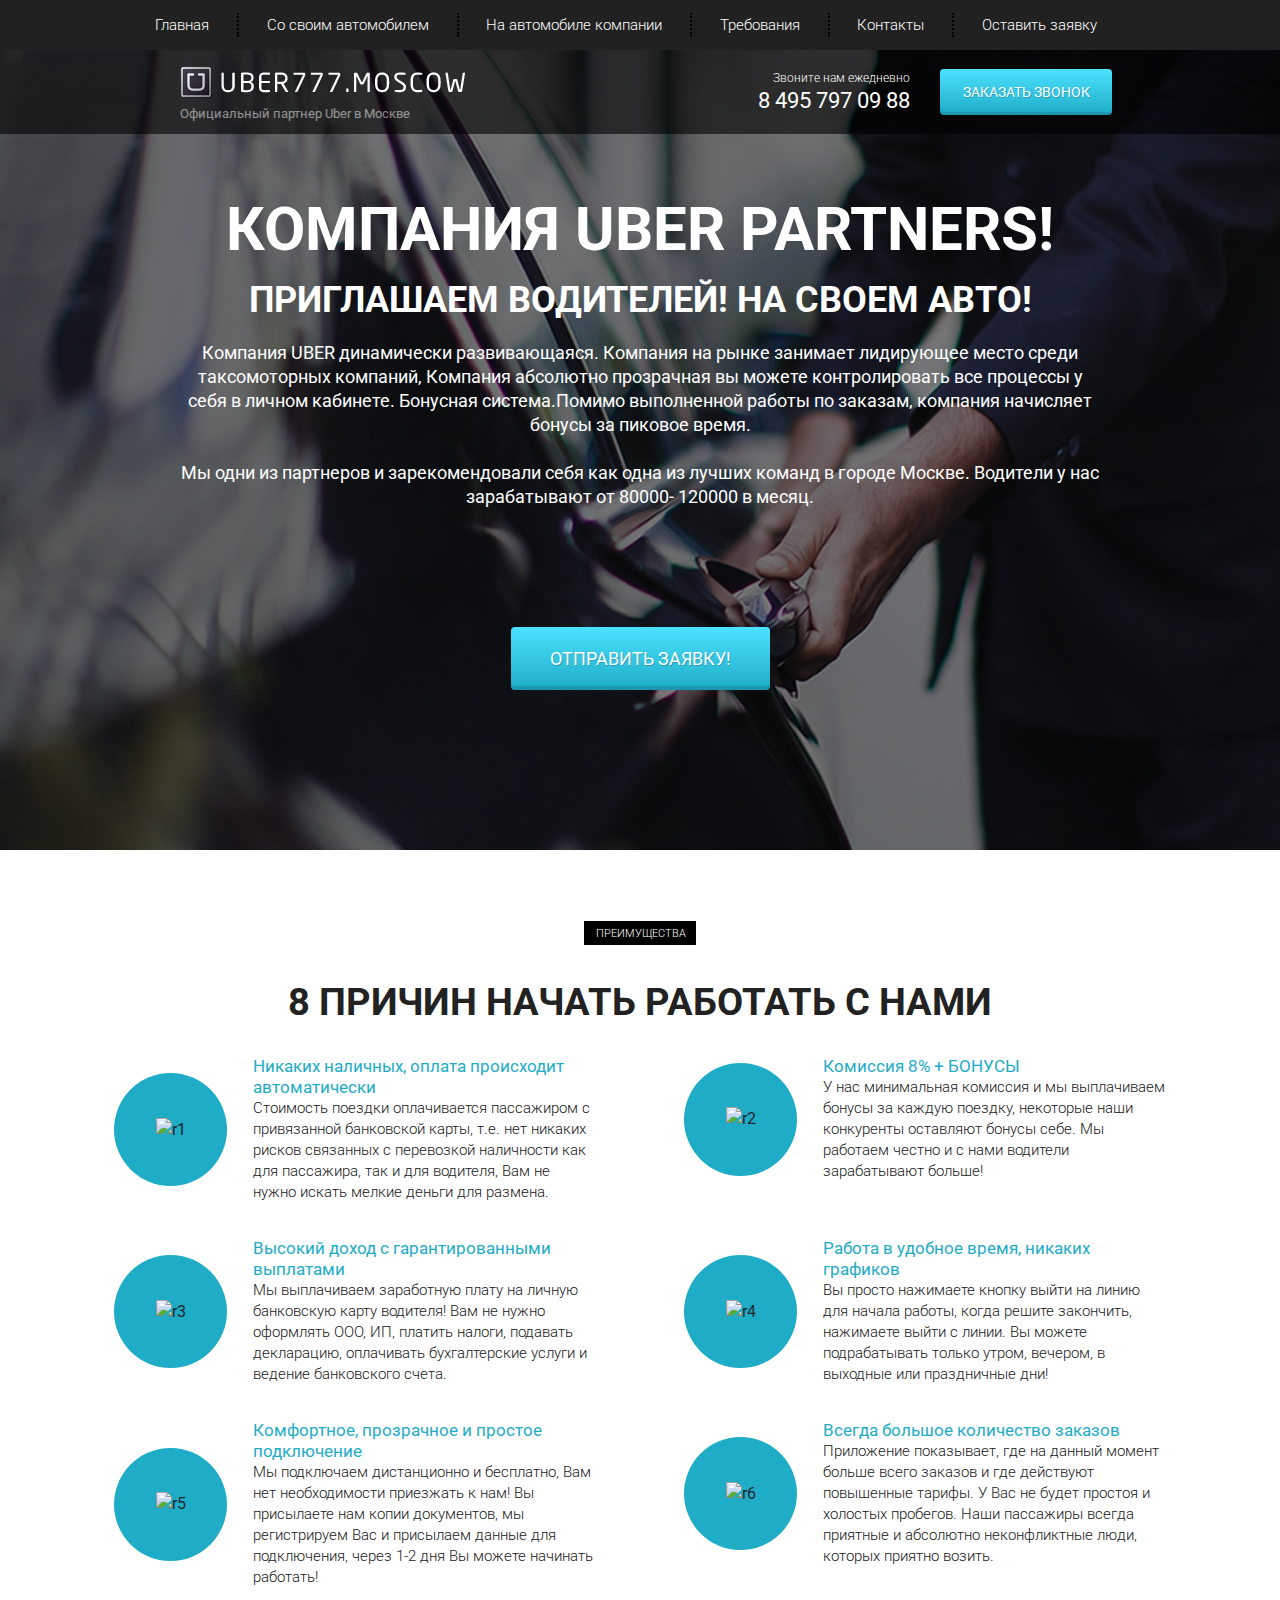
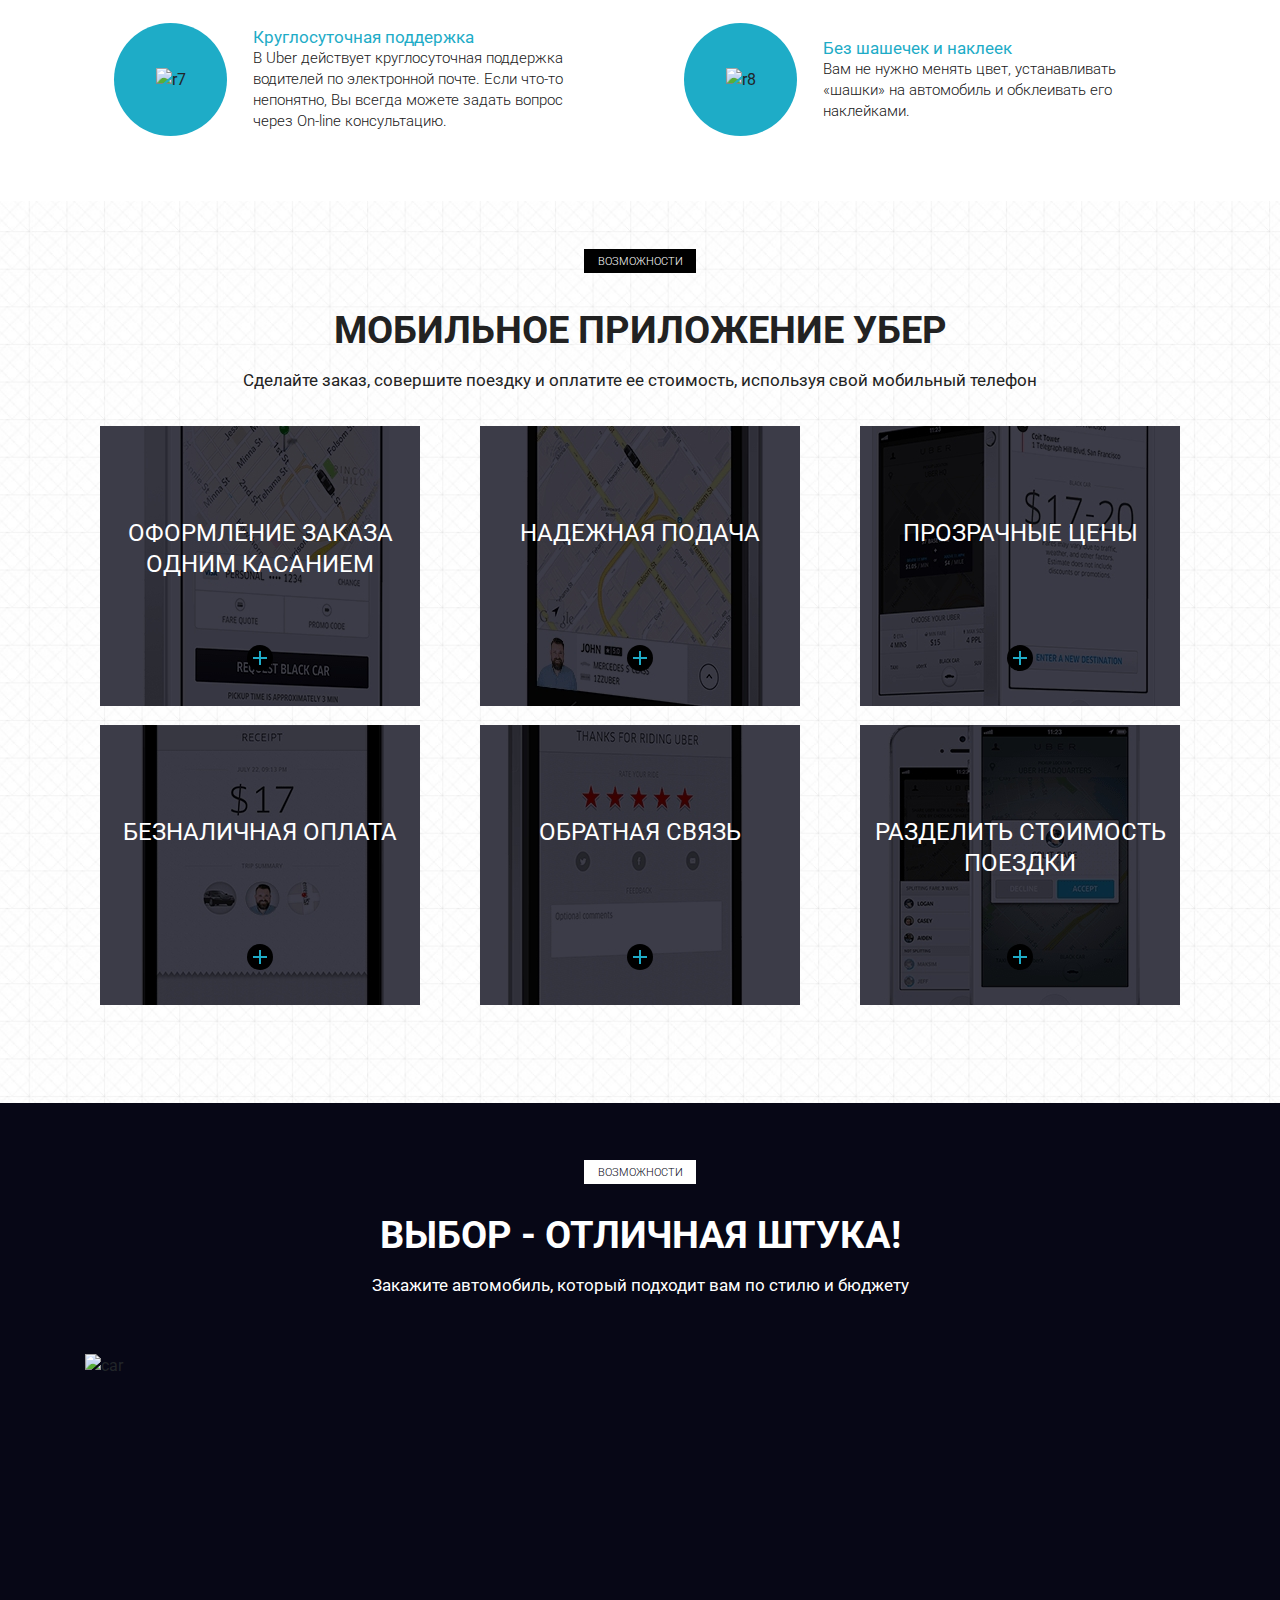
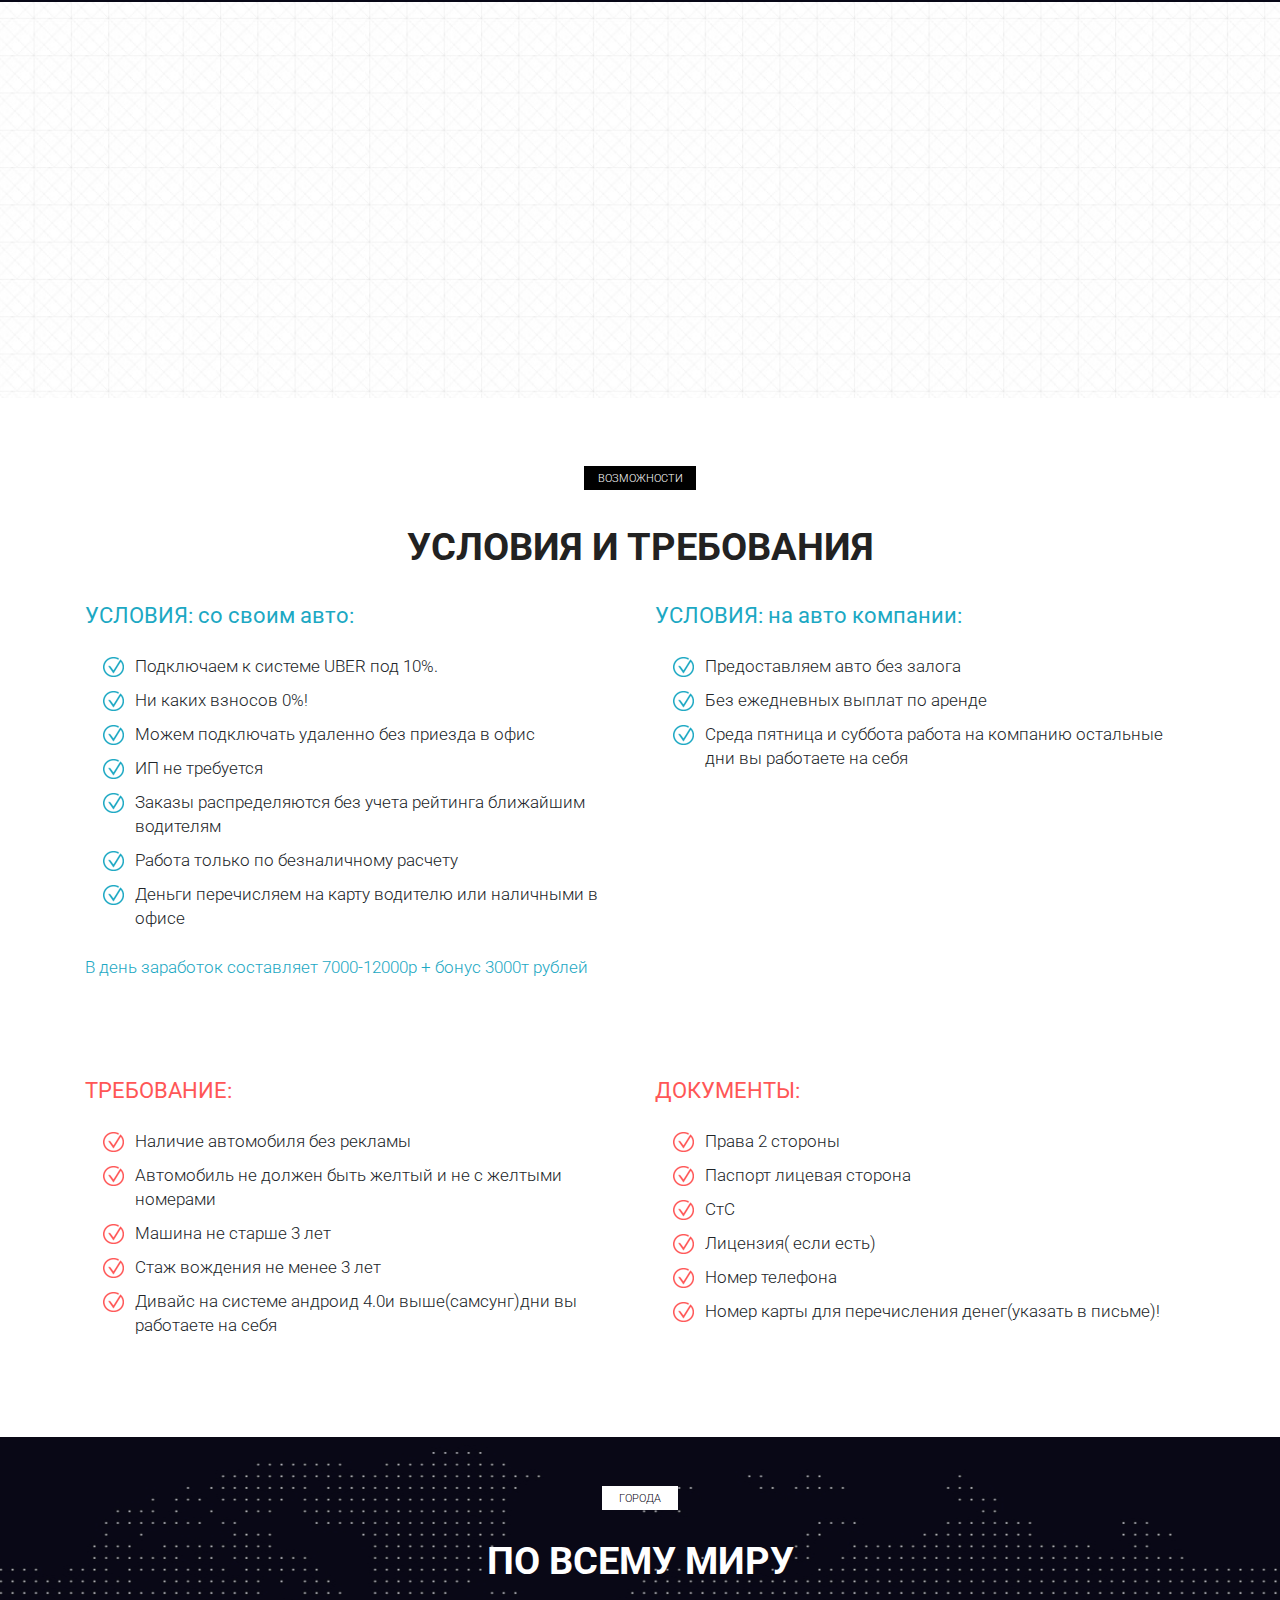
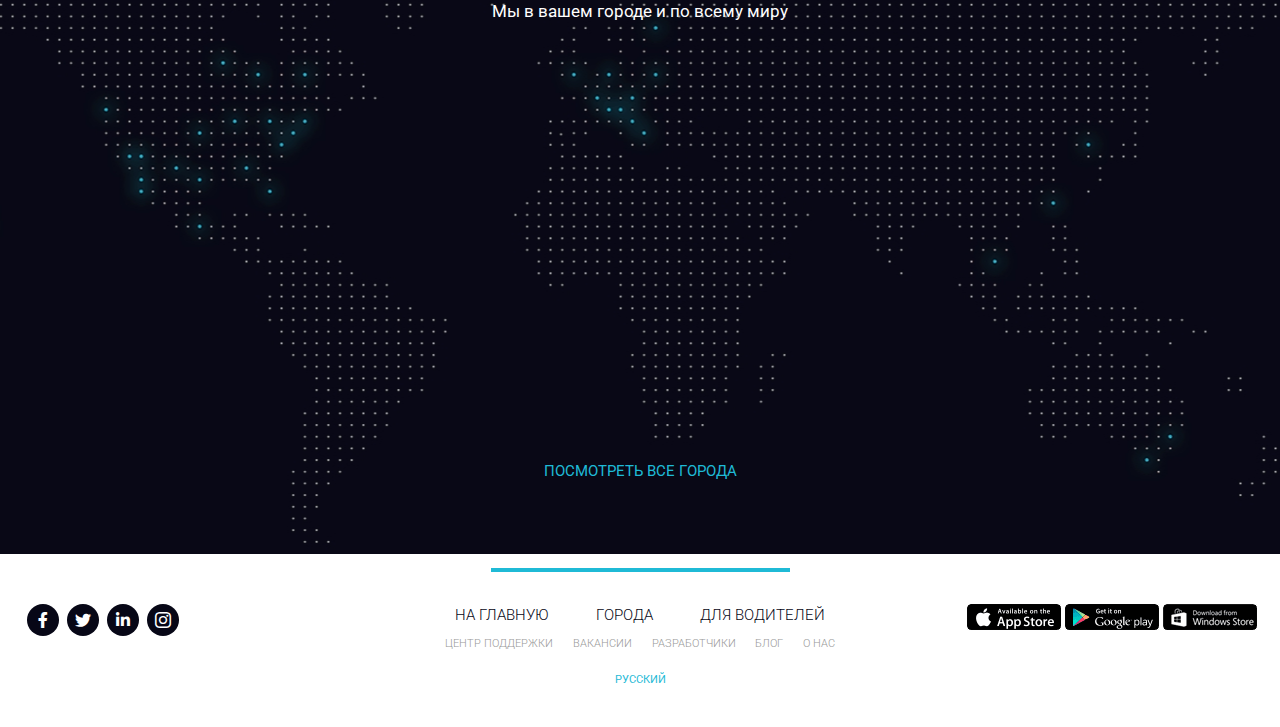
==== commit c6855011: "Update index.html" ====
--- a/index.html
+++ b/index.html
@@ -37,7 +37,7 @@
             <div class="container">
                 <div class="row">
                     <div class="col-6 col-md-4 offset-md-1">
-                        <a href="#" class="subheader_logo"><img src="/src/img/logo.png" alt="logo"></a>
+                        <a href="#" class="subheader_logo"><img src="img/logo.png" alt="logo"></a>
                         <div class="subheader_official">Официальный партнер Uber в Москве</div>
                     </div>
     
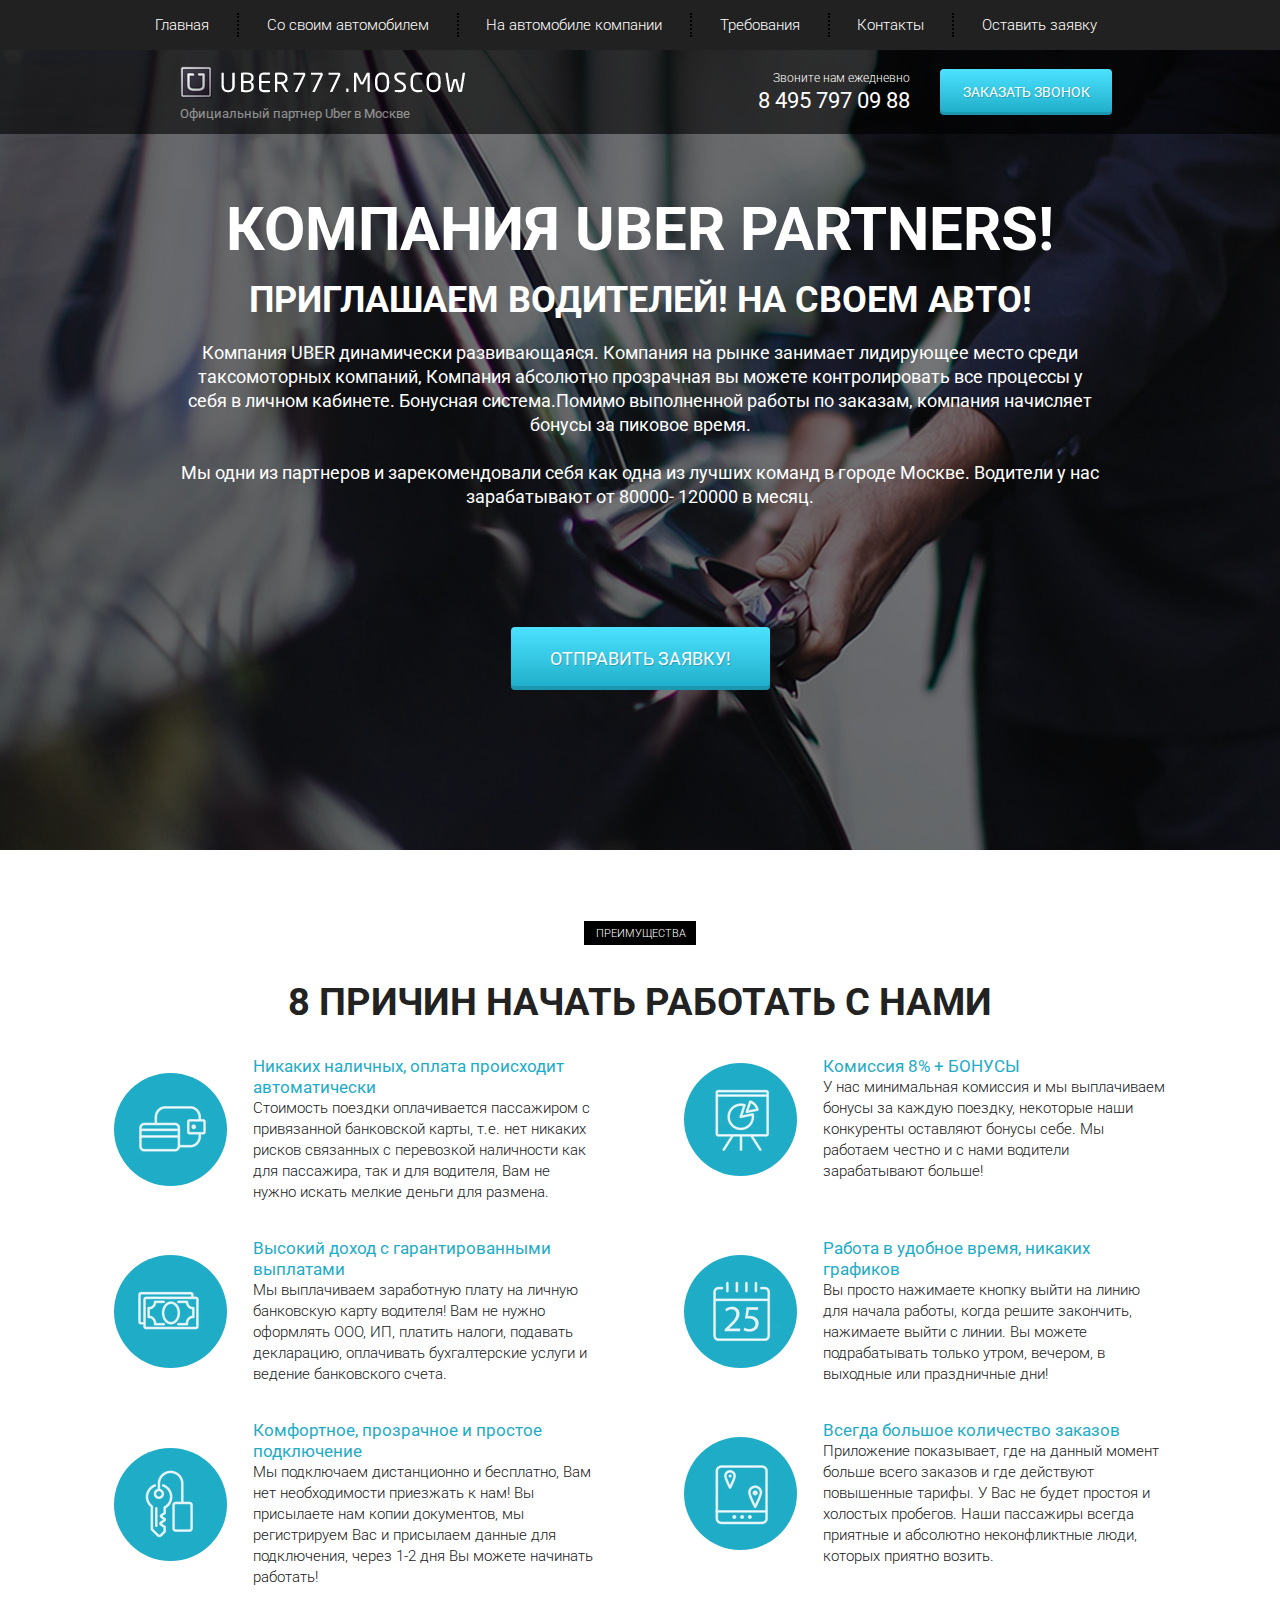
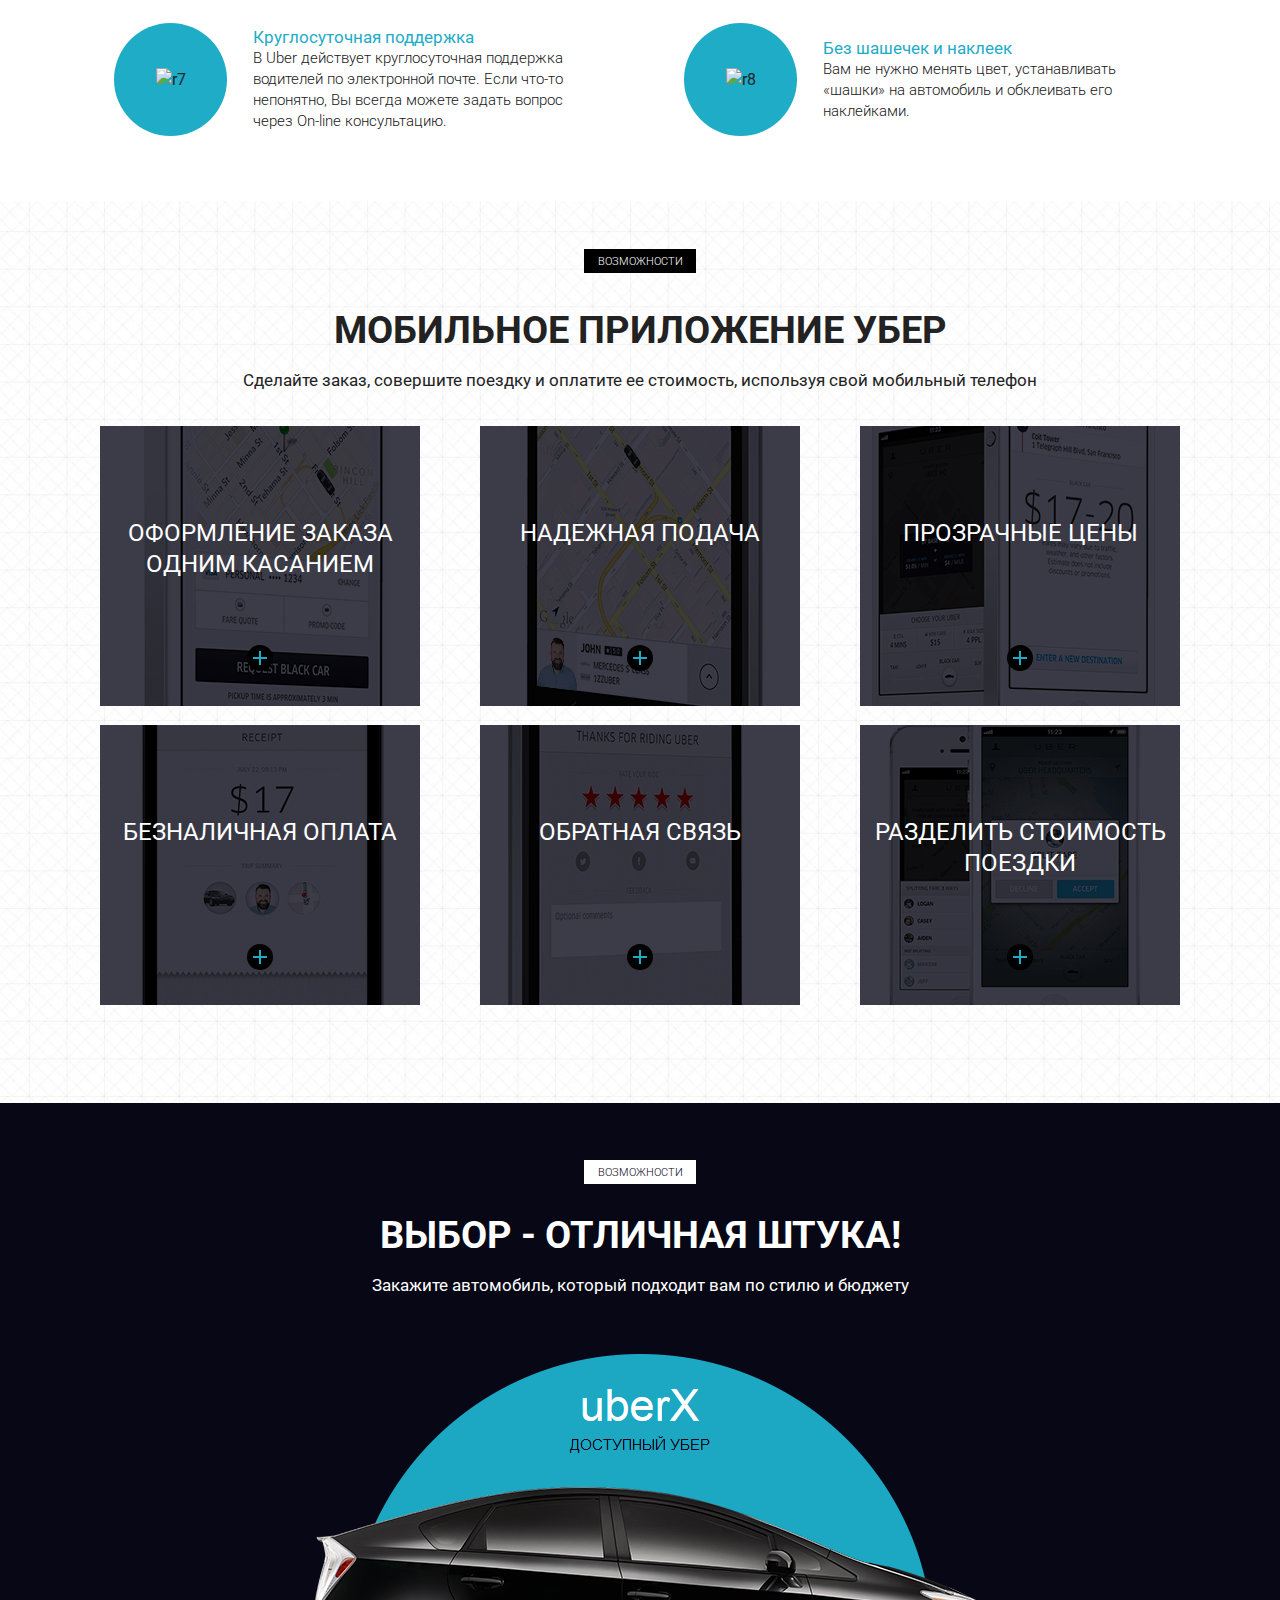
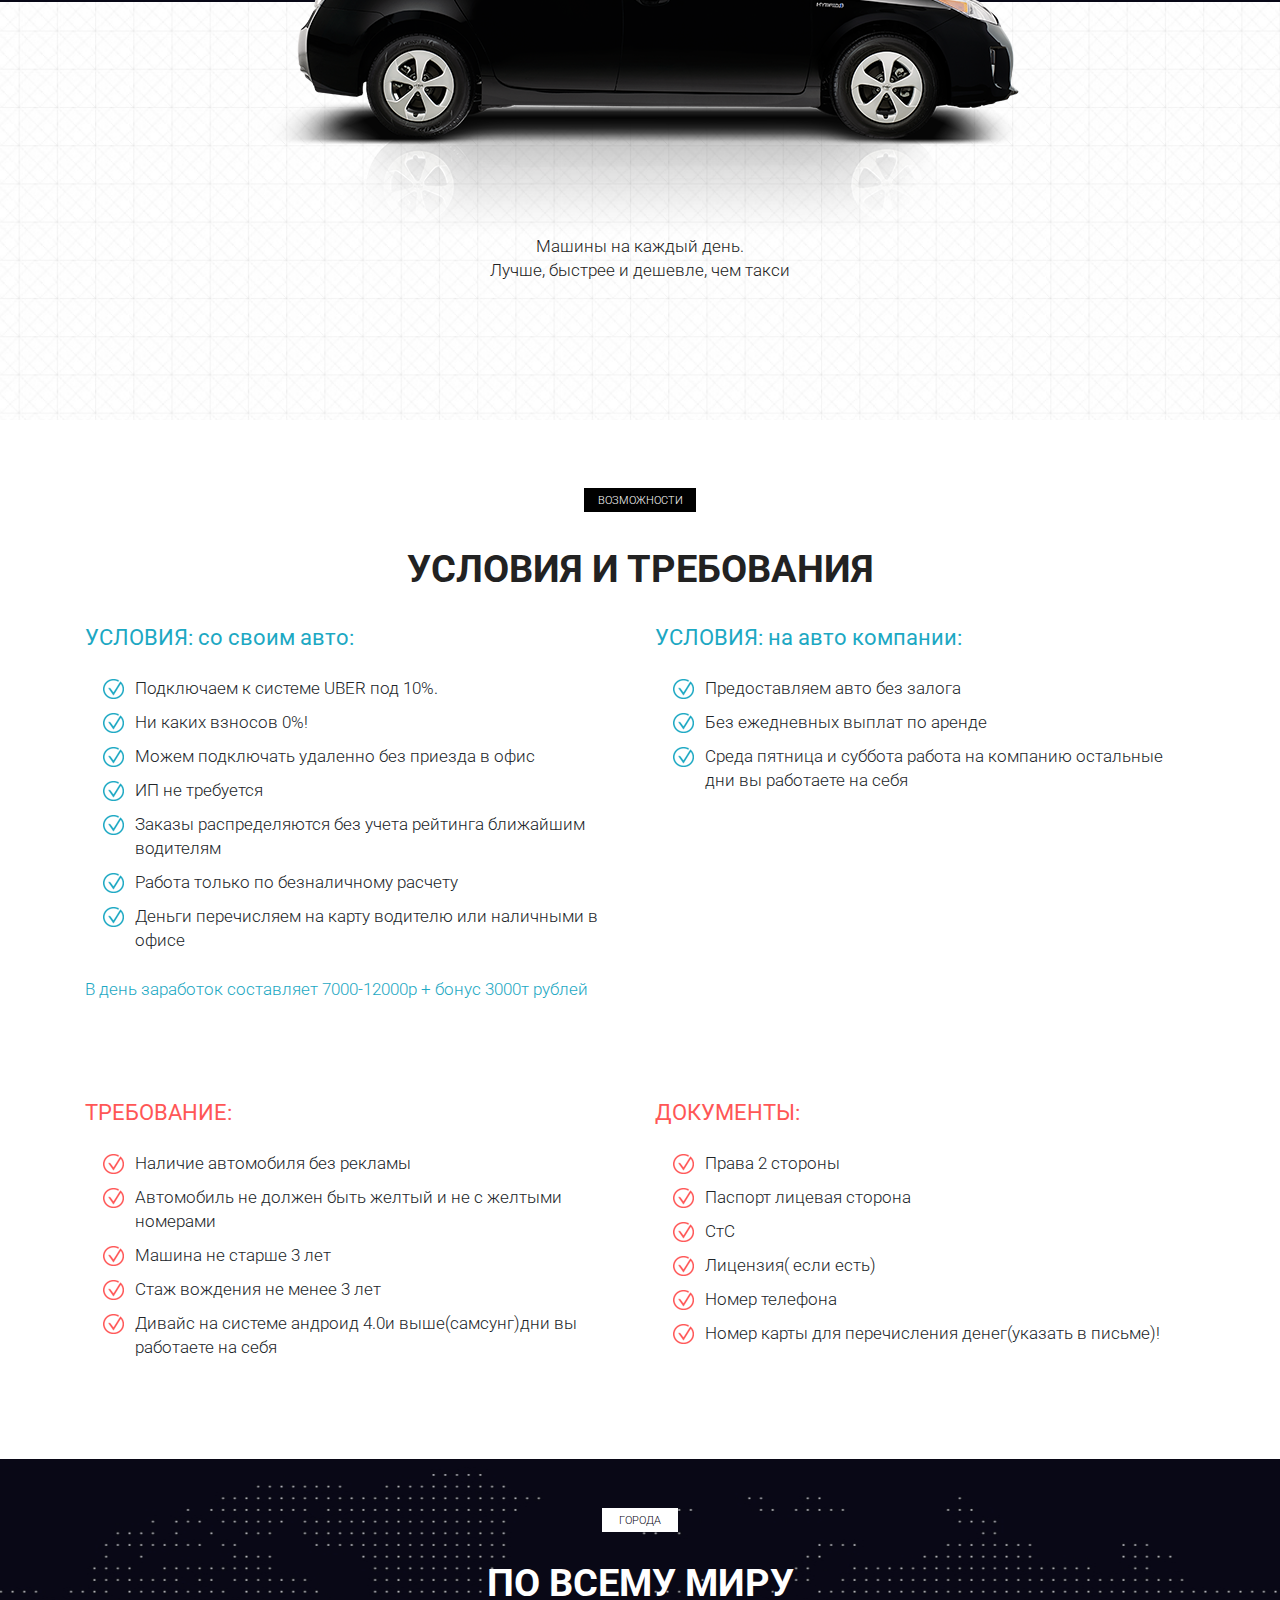
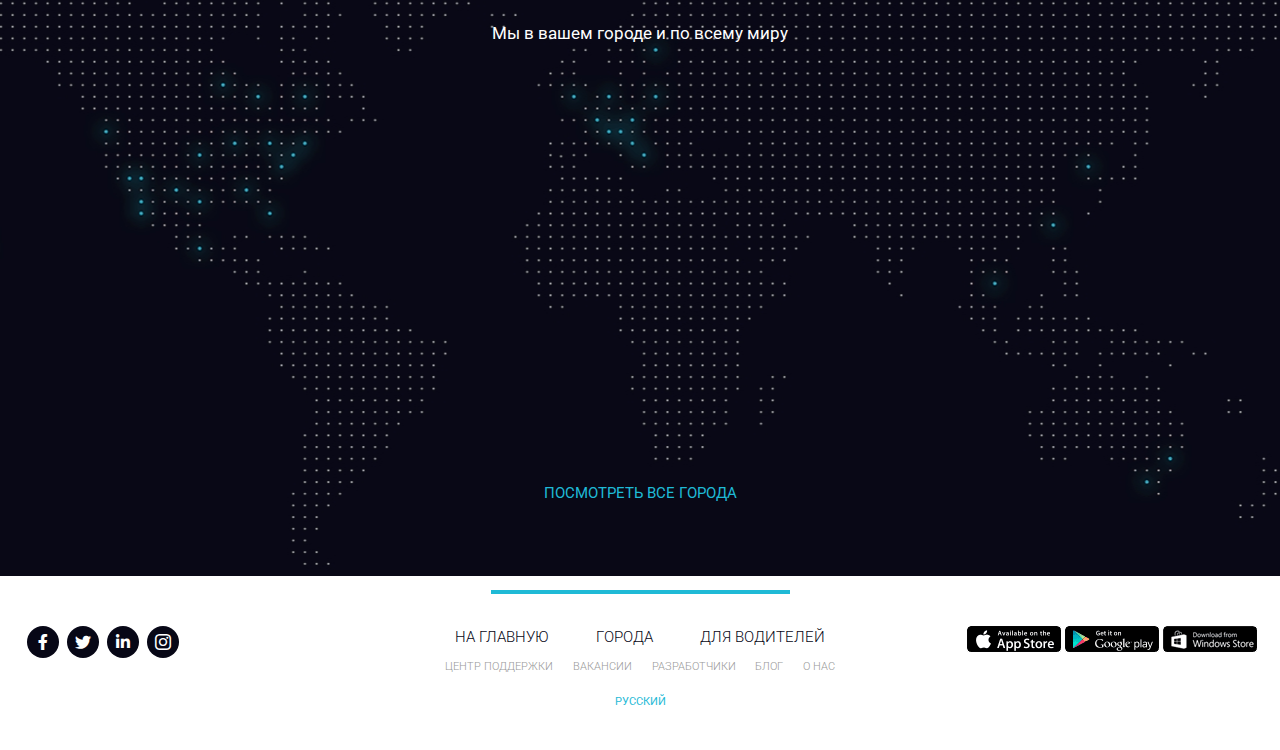
==== commit 8cb9f7ae: "Update index.html" ====
--- a/index.html
+++ b/index.html
@@ -83,7 +83,7 @@
                 <div class="col-md-6">
                     <div class="reasons_block">
                         <div class="reasons_round">
-                            <img src="/src/icons/reasons/r1.png" alt="r1">
+                            <img src="icons/reasons/r1.png" alt="r1">
                         </div>
                         <div class="reasons_descr">
                             <div class="reasons_subtitle">Никаких наличных, оплата происходит
@@ -97,7 +97,7 @@
                 <div class="col-md-6">
                     <div class="reasons_block">
                         <div class="reasons_round">
-                            <img src="/src/icons/reasons/r2.png" alt="r2">
+                            <img src="icons/reasons/r2.png" alt="r2">
                         </div>
                         <div class="reasons_descr">
                             <div class="reasons_subtitle">Комиссия 8% + БОНУСЫ</div>
@@ -110,7 +110,7 @@
                 <div class="col-md-6">
                     <div class="reasons_block">
                         <div class="reasons_round">
-                            <img src="/src/icons/reasons/r3.png" alt="r3">
+                            <img src="icons/reasons/r3.png" alt="r3">
                         </div>
                         <div class="reasons_descr">
                             <div class="reasons_subtitle">Высокий доход с гарантированными
@@ -124,7 +124,7 @@
                 <div class="col-md-6">
                     <div class="reasons_block">
                         <div class="reasons_round">
-                            <img src="/src/icons/reasons/r4.png" alt="r4">
+                            <img src="icons/reasons/r4.png" alt="r4">
                         </div>
                         <div class="reasons_descr">
                             <div class="reasons_subtitle">Работа в удобное время, никаких
@@ -138,7 +138,7 @@
                 <div class="col-md-6">
                     <div class="reasons_block">
                         <div class="reasons_round">
-                            <img src="/src/icons/reasons/r5.png" alt="r5">
+                            <img src="icons/reasons/r5.png" alt="r5">
                         </div>
                         <div class="reasons_descr">
                             <div class="reasons_subtitle">Комфортное, прозрачное и простое
@@ -152,7 +152,7 @@
                 <div class="col-md-6">
                     <div class="reasons_block">
                         <div class="reasons_round">
-                            <img src="/src/icons/reasons/r6.png" alt="r6">
+                            <img src="icons/reasons/r6.png" alt="r6">
                         </div>
                         <div class="reasons_descr">
                             <div class="reasons_subtitle">Всегда большое количество заказов</div>
@@ -247,7 +247,7 @@
             <h2 class="title title_white hidden-choice">Выбор - отличная штука!</h2>
             <div class="subtitle subtitle_white hidden-choice">Закажите автомобиль, который подходит вам по стилю и бюджету</div>
 
-            <img src="/src/img/car.png" alt="car" class="choice_img">
+            <img src="img/car.png" alt="car" class="choice_img">
             <div class="choice_descr">
                 Машины на каждый день.<br>
                 Лучше, быстрее и дешевле, чем такси
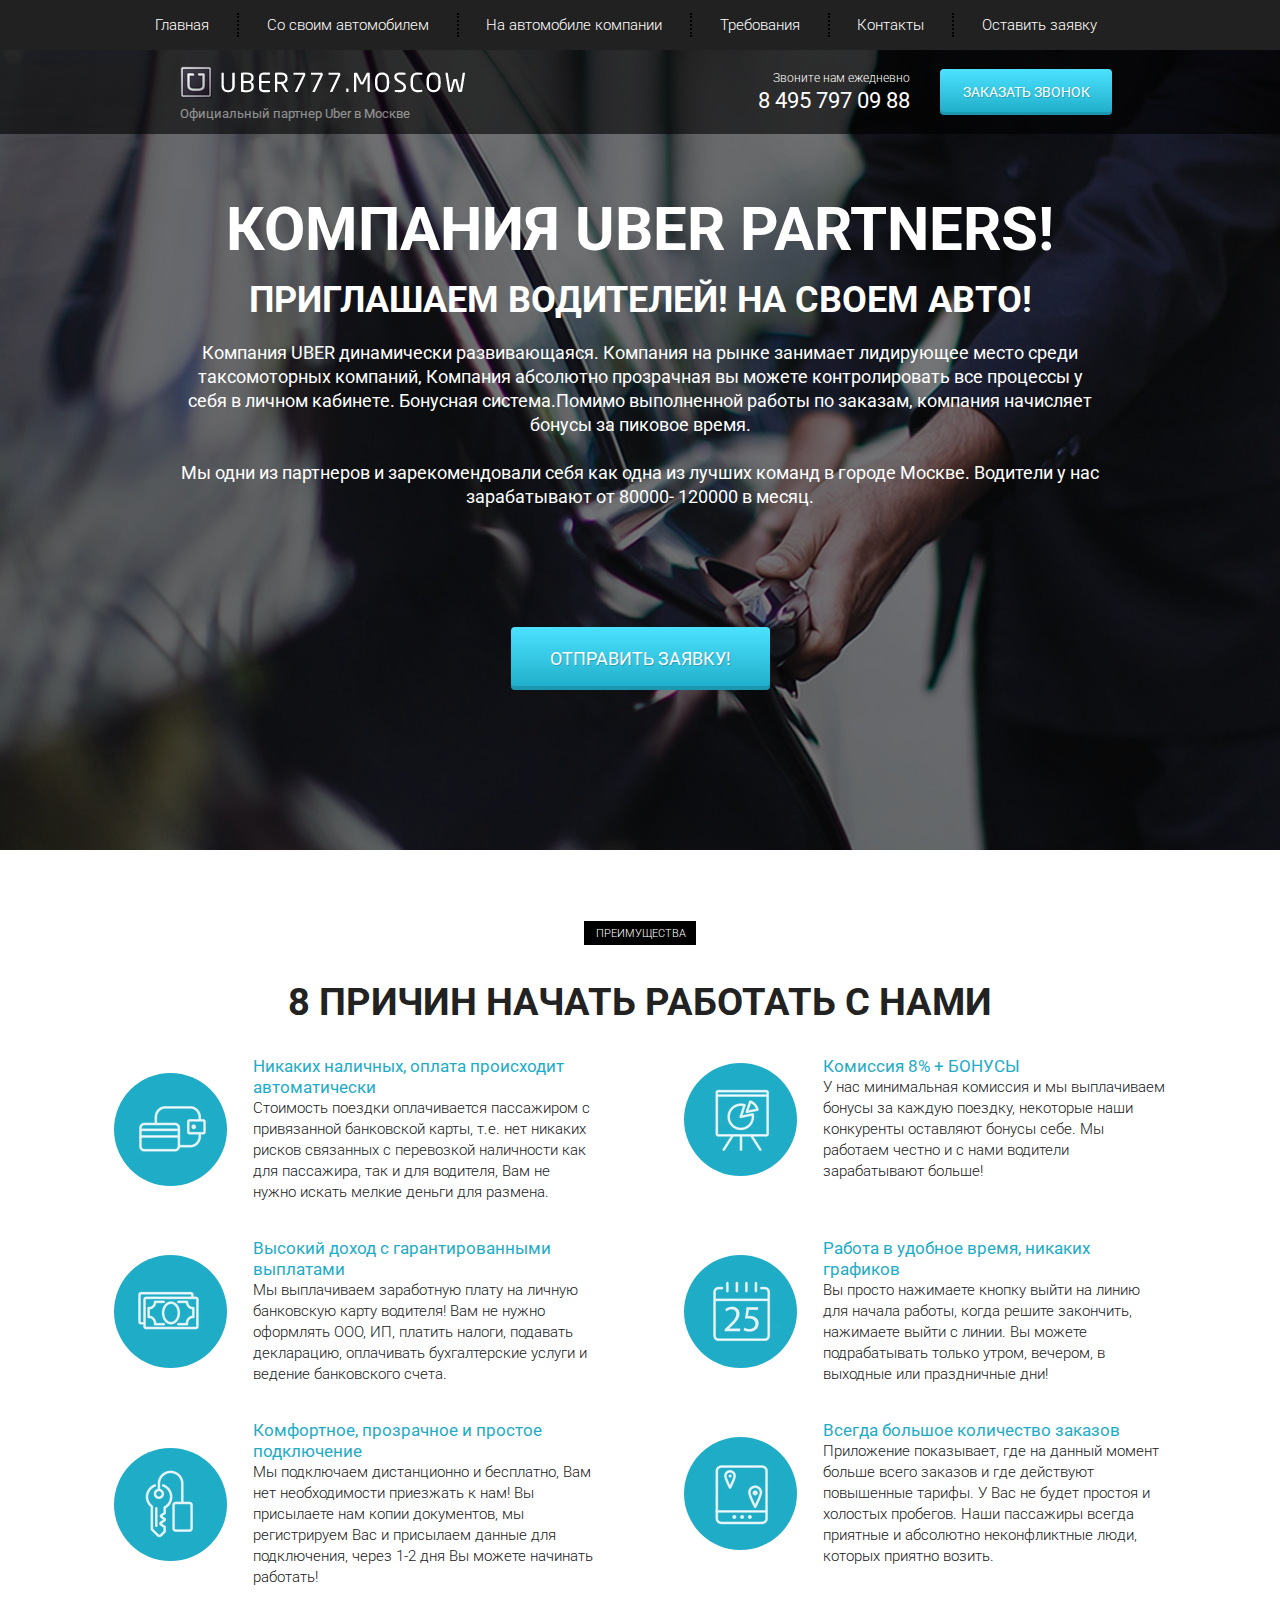
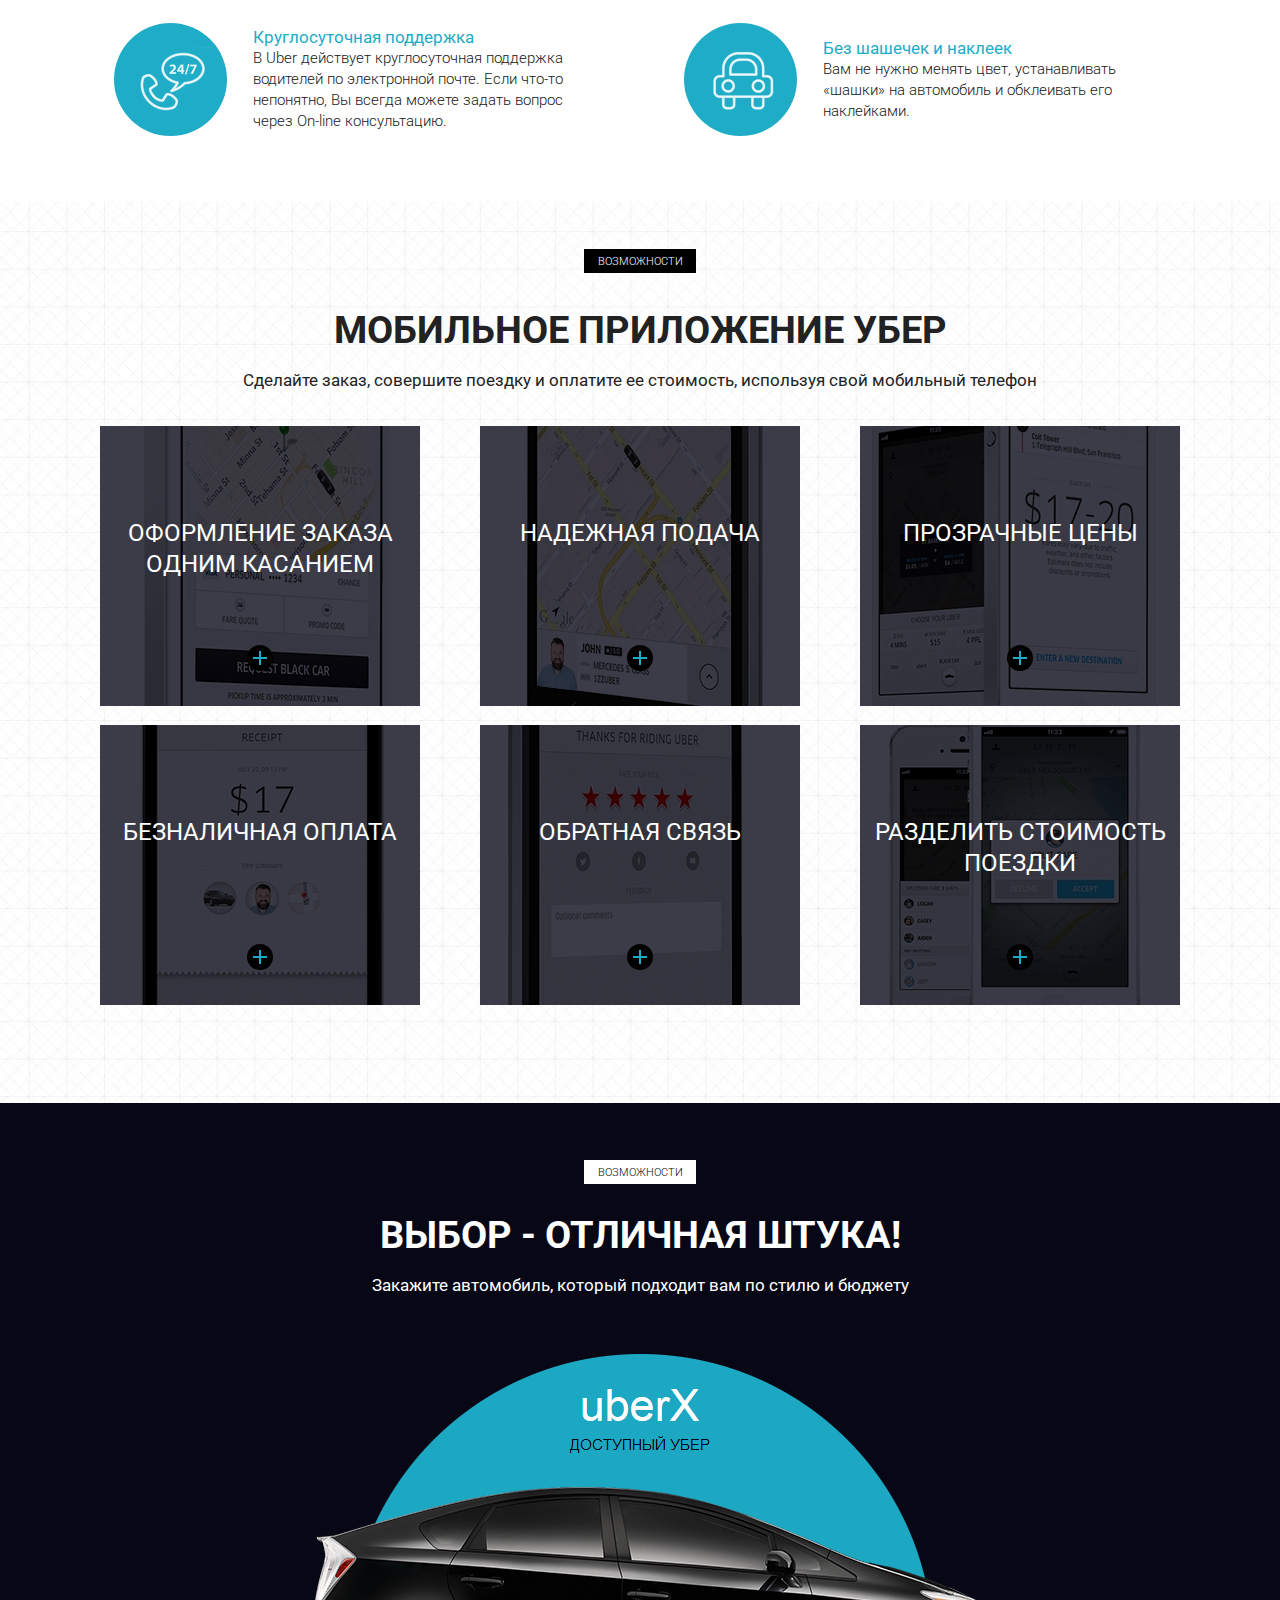
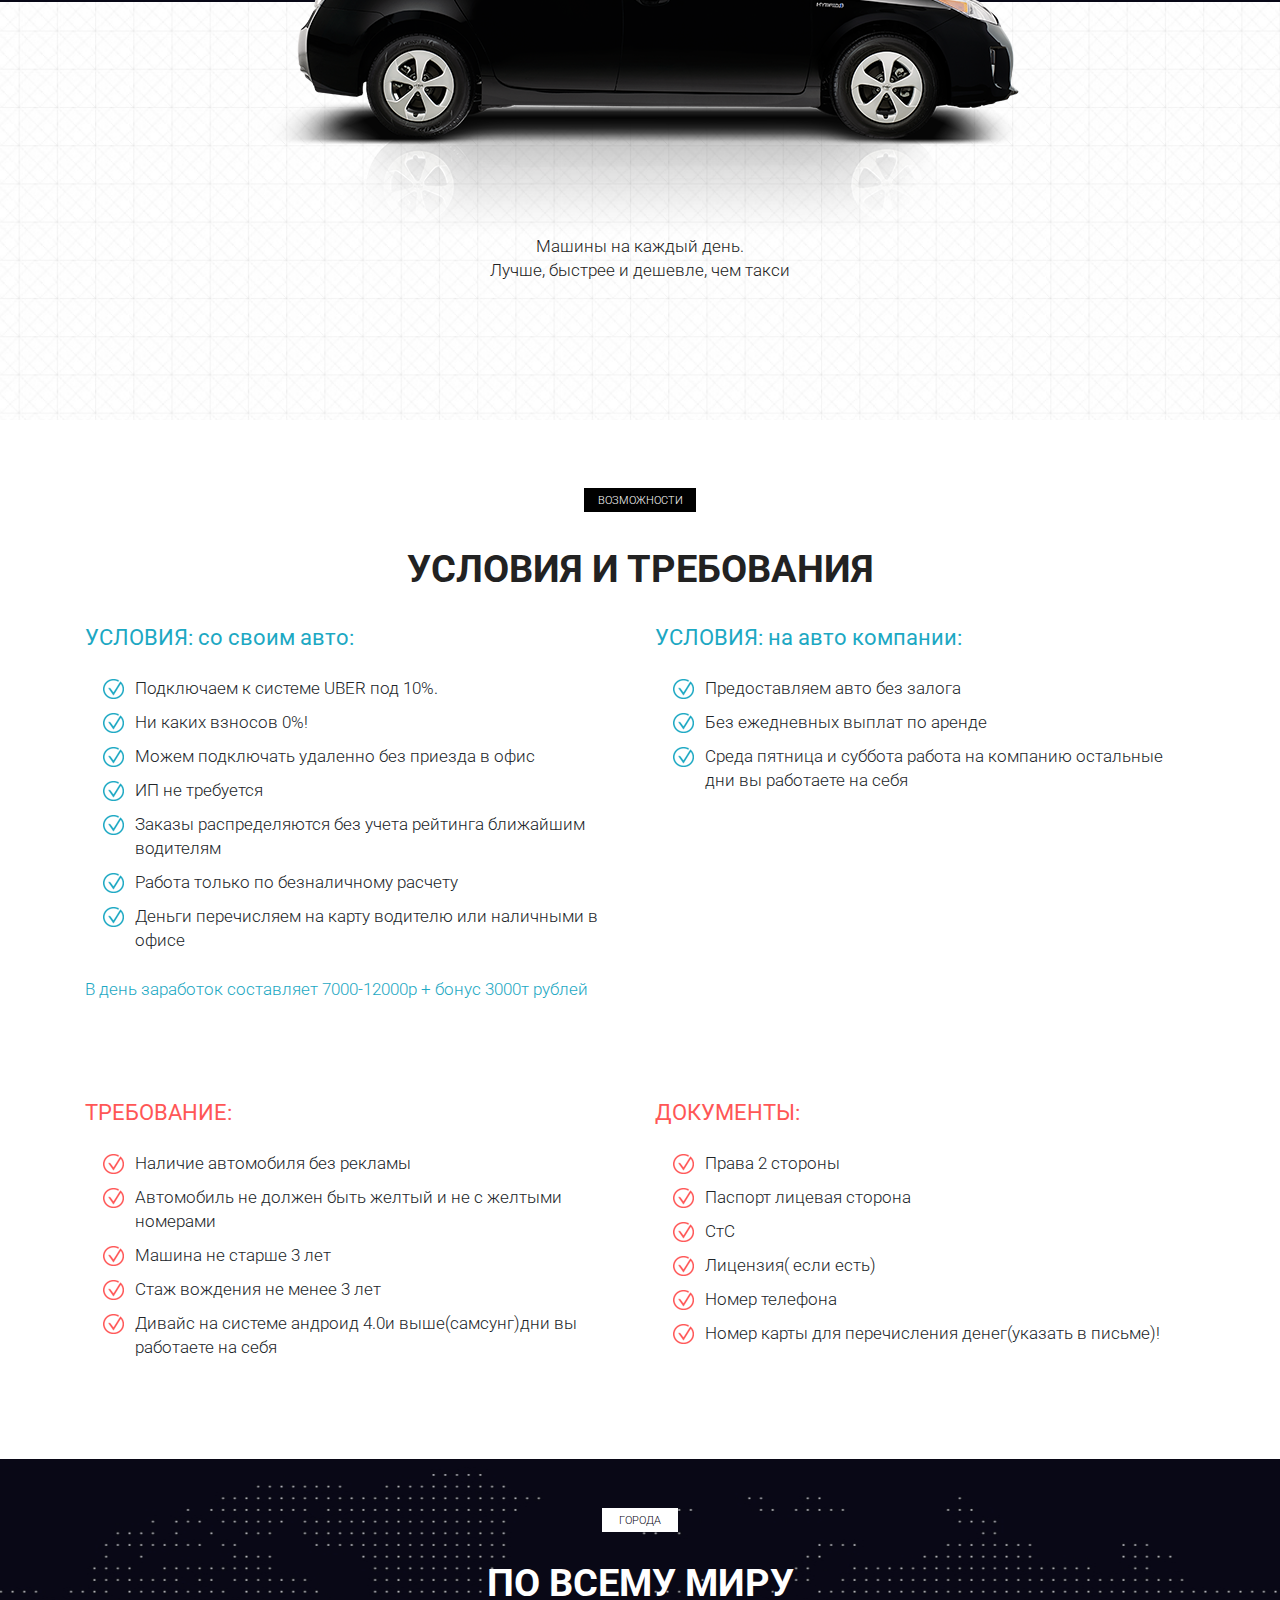
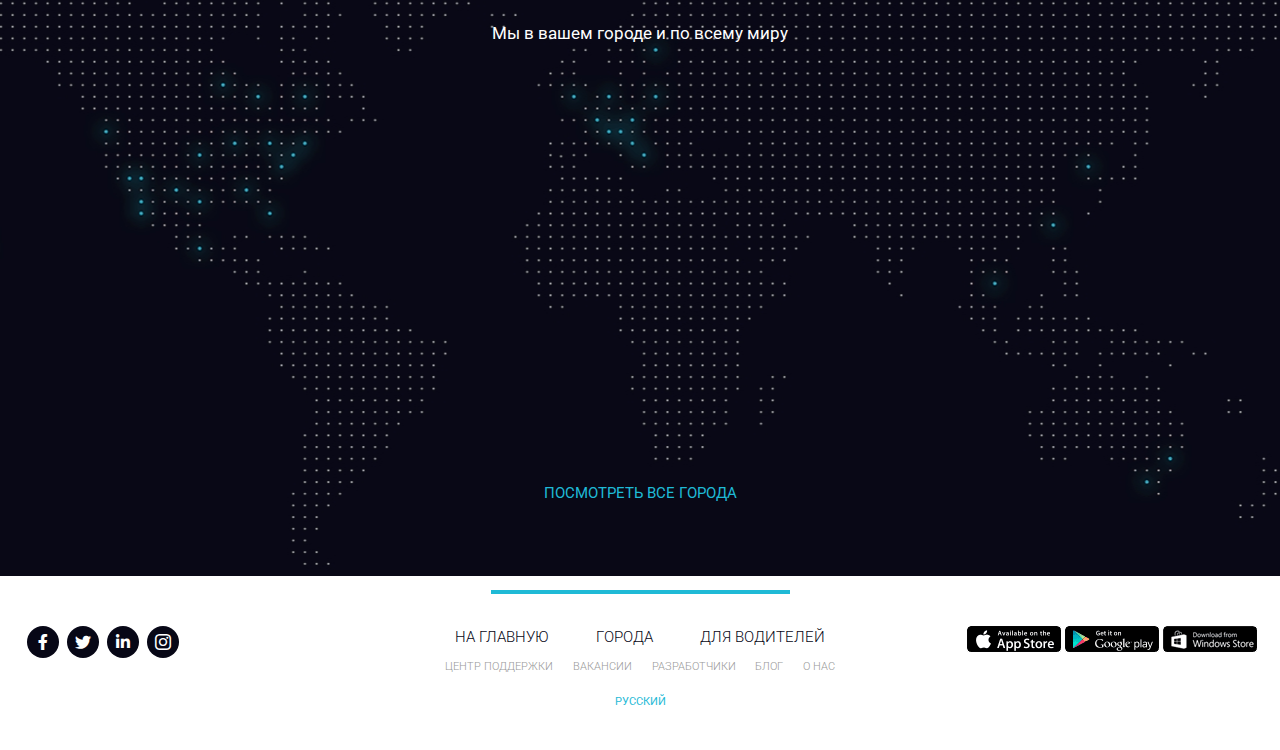
==== commit 1fdc7acc: "Update index.html" ====
--- a/index.html
+++ b/index.html
@@ -165,7 +165,7 @@
                 <div class="col-md-6">
                     <div class="reasons_block">
                         <div class="reasons_round">
-                            <img src="/src/icons/reasons/r7.png" alt="r7">
+                            <img src="icons/reasons/r7.png" alt="r7">
                         </div>
                         <div class="reasons_descr">
                             <div class="reasons_subtitle">Круглосуточная поддержка</div>
@@ -178,7 +178,7 @@
                 <div class="col-md-6">
                     <div class="reasons_block">
                         <div class="reasons_round">
-                            <img src="/src/icons/reasons/r8.png" alt="r8">
+                            <img src="icons/reasons/r8.png" alt="r8">
                         </div>
                         <div class="reasons_descr">
                             <div class="reasons_subtitle">Без шашечек и наклеек</div>
